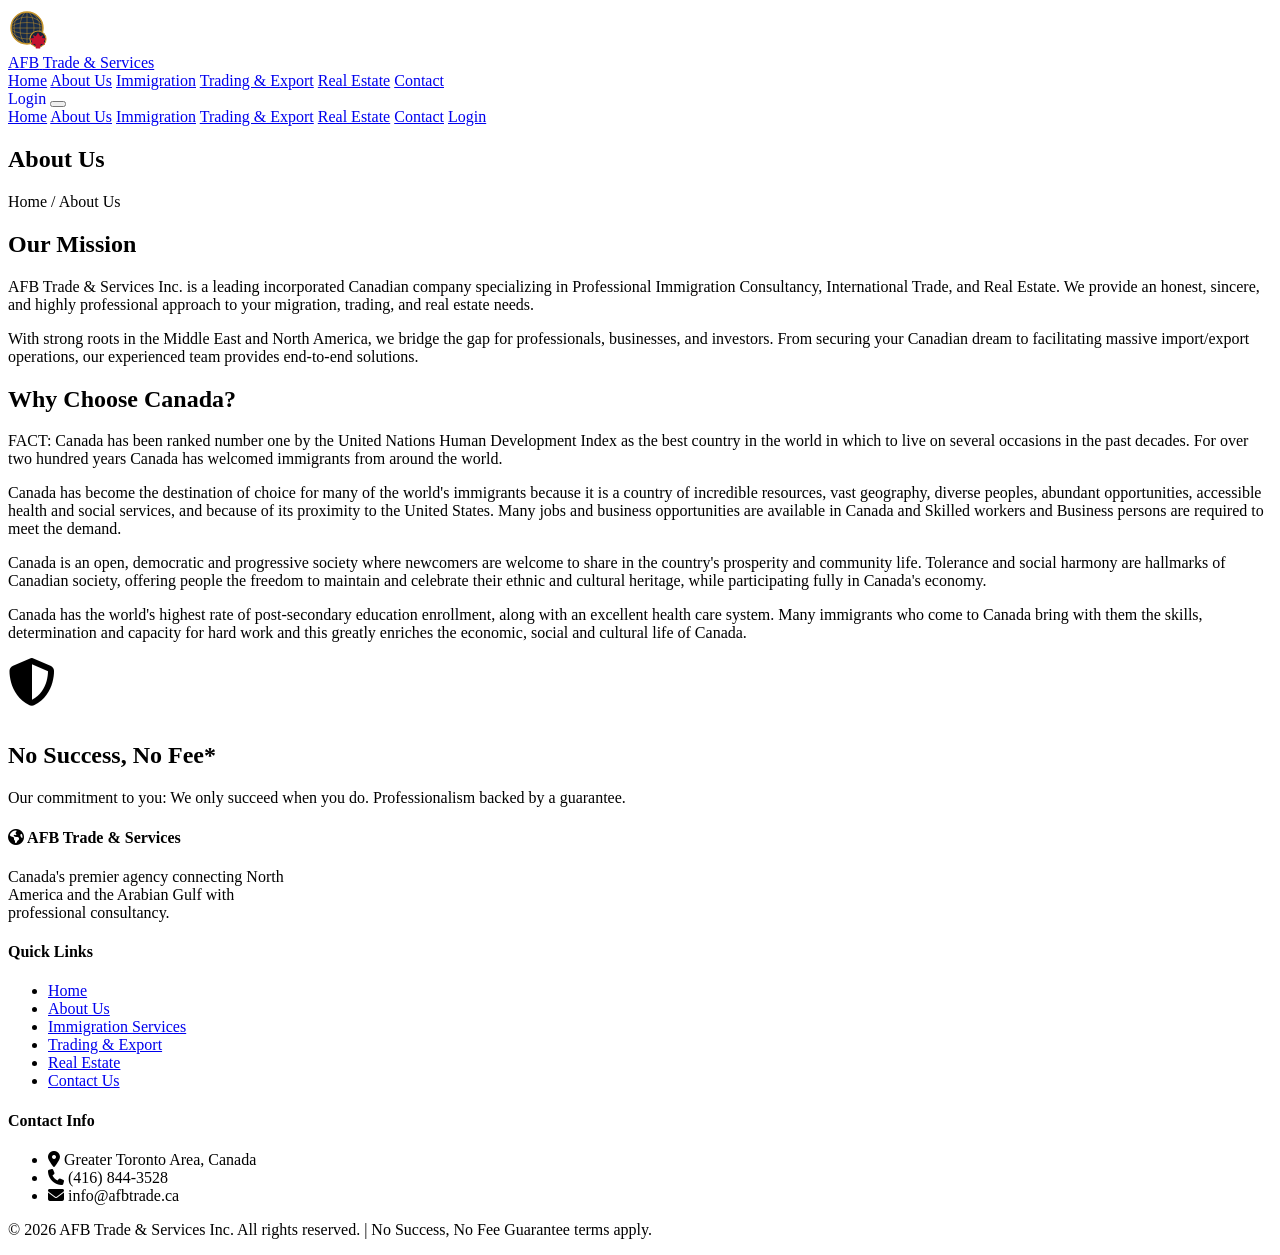
==== about.html @ 1e8bd5d7 "Add files via upload" ====
<!DOCTYPE html>
<html lang="en">

<head>
    <meta charset="UTF-8">
    <meta name="viewport" content="width=device-width, initial-scale=1.0">
    <title>About Us | AFB Trade & Services Inc.</title>
    <!-- Favicon -->
    <link rel="icon" type="image/svg+xml" href="assets/images/favicon.svg">
    <!-- Font Awesome for Icons -->
    <link rel="stylesheet" href="https://cdnjs.cloudflare.com/ajax/libs/font-awesome/6.4.0/css/all.min.css">
    <!-- Main Styles -->
    <link rel="stylesheet" href="assets/css/styles.css">
</head>

<body>


    <!-- ══════════════════════════════════════
       AFB HEADER
       ══════════════════════════════════════ -->
    <header>
        <div class="afb-header">
            <!-- LOGO -->
            <a href="index.html" class="afb-logo">
                <div class="afb-logo-icon">
                    <svg width="42" height="42" viewBox="0 0 42 42" xmlns="http://www.w3.org/2000/svg">
                        <defs>
                            <clipPath id="globeClip">
                                <circle cx="19" cy="20" r="16" />
                            </clipPath>
                        </defs>
                        <circle cx="19" cy="20" r="16" fill="#1A2E4A" />
                        <g clip-path="url(#globeClip)" fill="none" stroke="#C9962A" stroke-width="0.7" opacity="0.7">
                            <line x1="3" y1="20" x2="35" y2="20" />
                            <ellipse cx="19" cy="20" rx="16" ry="5.5" />
                            <ellipse cx="19" cy="20" rx="16" ry="11" />
                        </g>
                        <g clip-path="url(#globeClip)" fill="none" stroke="#C9962A" stroke-width="0.7" opacity="0.7">
                            <line x1="19" y1="4" x2="19" y2="36" />
                            <ellipse cx="19" cy="20" rx="7" ry="16" />
                            <ellipse cx="19" cy="20" rx="13" ry="16" />
                        </g>
                        <circle cx="19" cy="20" r="16" fill="none" stroke="#C9962A" stroke-width="1.4" />
                        <circle cx="30" cy="31" r="8" fill="#15243B" />
                        <circle cx="30" cy="31" r="8" fill="none" stroke="#C9962A" stroke-width="1.2" />
                        <g transform="translate(30,31) scale(0.155)">
                            <path
                                d="M 0,-42 L 14,-18 L 34,-26 L 26,-6 L 52,-4 L 38,14 L 44,38 L 18,30 L 14,62 L -14,62 L -18,30 L -44,38 L -38,14 L -52,-4 L -26,-6 L -34,-26 L -14,-18 Z"
                                fill="#C41230" />
                        </g>
                    </svg>
                </div>
                <div class="afb-logo-text">
                    <span class="afb-logo-monogram">AFB</span>
                    <span class="afb-logo-tagname">Trade &amp; Services</span>
                </div>
            </a>

            <!-- DESKTOP NAV -->
            <nav class="afb-nav">
                <a href="index.html">Home</a>
                <a href="about.html" class="active">About Us</a>
                <a href="immigration.html">Immigration</a>
                <a href="trading.html">Trading &amp; Export</a>
                <a href="real-estate.html">Real Estate</a>
                <a href="contact.html">Contact</a>
            </nav>

            <!-- LOGIN BUTTON -->
            <a href="login.html" class="afb-btn-login" style="text-decoration: none;">Login</a>

            <!-- HAMBURGER (mobile) -->
            <button class="afb-hamburger" aria-label="Toggle menu" onclick="toggleMobileNav()">
                <span></span><span></span><span></span>
            </button>
        </div>
        <div class="afb-header-rule"></div>
        <!-- MOBILE NAV DRAWER -->
        <nav class="afb-mobile-nav" id="mobileNav">
            <a href="index.html">Home</a>
            <a href="about.html" class="active">About Us</a>
            <a href="immigration.html">Immigration</a>
            <a href="trading.html">Trading &amp; Export</a>
            <a href="real-estate.html">Real Estate</a>
            <a href="contact.html">Contact</a>
            <a href="login.html" class="afb-mobile-login">Login</a>
        </nav>
    </header>

    <!-- Page Header -->
    <section class="page-header">
        <div class="container page-header-content animate-on-scroll">
            <h1>About Us</h1>
            <p class="breadcrumb">Home / About Us</p>
        </div>
    </section>

    <!-- About Content -->
    <section class="section section-light">
        <div class="container">
            <div class="content-block animate-on-scroll">
                <h2>Our Mission</h2>
                <p>
                    AFB Trade & Services Inc. is a leading incorporated Canadian company specializing in Professional
                    Immigration Consultancy, International Trade, and Real Estate. We provide an honest, sincere, and
                    highly professional approach to your migration, trading, and real estate needs.
                </p>
                <p>
                    With strong roots in the Middle East and North America, we bridge the gap for professionals,
                    businesses, and investors. From securing your Canadian dream to facilitating massive import/export
                    operations, our experienced team provides end-to-end solutions.
                </p>
            </div>

            <div class="content-block animate-on-scroll">
                <h2>Why Choose Canada?</h2>
                <p>
                    FACT: Canada has been ranked number one by the United Nations Human Development Index as the best
                    country in the world in which to live on several occasions in the past decades. For over two hundred
                    years Canada has welcomed immigrants from around the world.
                </p>
                <p>
                    Canada has become the destination of choice for many of the world's immigrants because it is a
                    country of incredible resources, vast geography, diverse peoples, abundant opportunities, accessible
                    health and social services, and because of its proximity to the United States. Many jobs and
                    business opportunities are available in Canada and Skilled workers and Business persons are required
                    to meet the demand.
                </p>
                <p>
                    Canada is an open, democratic and progressive society where newcomers are welcome to share in the
                    country's prosperity and community life. Tolerance and social harmony are hallmarks of Canadian
                    society, offering people the freedom to maintain and celebrate their ethnic and cultural heritage,
                    while participating fully in Canada's economy.
                </p>
                <p>
                    Canada has the world's highest rate of post-secondary education enrollment, along with an excellent
                    health care system. Many immigrants who come to Canada bring with them the skills, determination and
                    capacity for hard work and this greatly enriches the economic, social and cultural life of Canada.
                </p>
            </div>
        </div>
    </section>

    <!-- Guarantee Banner -->
    <div class="guarantee-banner animate-on-scroll">
        <div class="container">
            <i class="fa-solid fa-shield-halved"
                style="font-size: 3rem; color: var(--color-accent); margin-bottom: 1rem;"></i>
            <h2>No Success, No Fee*</h2>
            <p>Our commitment to you: We only succeed when you do. Professionalism backed by a guarantee.</p>
        </div>
    </div>

    <!-- Footer -->
    <footer class="footer">
        <div class="container">
            <div class="footer-grid">
                <div class="footer-col" style="max-width: 300px;">
                    <h4><i class="fa-solid fa-earth-americas" style="color: var(--color-accent);"></i> AFB Trade &
                        Services</h4>
                    <p>Canada's premier agency connecting North America and the Arabian Gulf with professional
                        consultancy.</p>
                </div>

                <div class="footer-col">
                    <h4>Quick Links</h4>
                    <ul class="footer-links">
                        <li><a href="index.html">Home</a></li>
                        <li><a href="about.html">About Us</a></li>
                        <li><a href="immigration.html">Immigration Services</a></li>
                        <li><a href="trading.html">Trading & Export</a></li>
                        <li><a href="real-estate.html">Real Estate</a></li>
                        <li><a href="contact.html">Contact Us</a></li>
                    </ul>
                </div>

                <div class="footer-col">
                    <h4>Contact Info</h4>
                    <ul class="footer-contact">
                        <li>
                            <i class="fa-solid fa-location-dot"></i>
                            <span>Greater Toronto Area, Canada</span>
                        </li>
                        <li>
                            <i class="fa-solid fa-phone"></i>
                            <span>(416) 844-3528</span>
                        </li>
                        <li>
                            <i class="fa-solid fa-envelope"></i>
                            <span>info@afbtrade.ca</span>
                        </li>
                    </ul>
                </div>
            </div>

            <div class="footer-bottom">
                <p>&copy; 2026 AFB Trade & Services Inc. All rights reserved. | No Success, No Fee Guarantee terms
                    apply.</p>
            </div>
        </div>
    </footer>

    <!-- Main Script -->
    <script src="assets/js/main.js"></script>
</body>

</html>
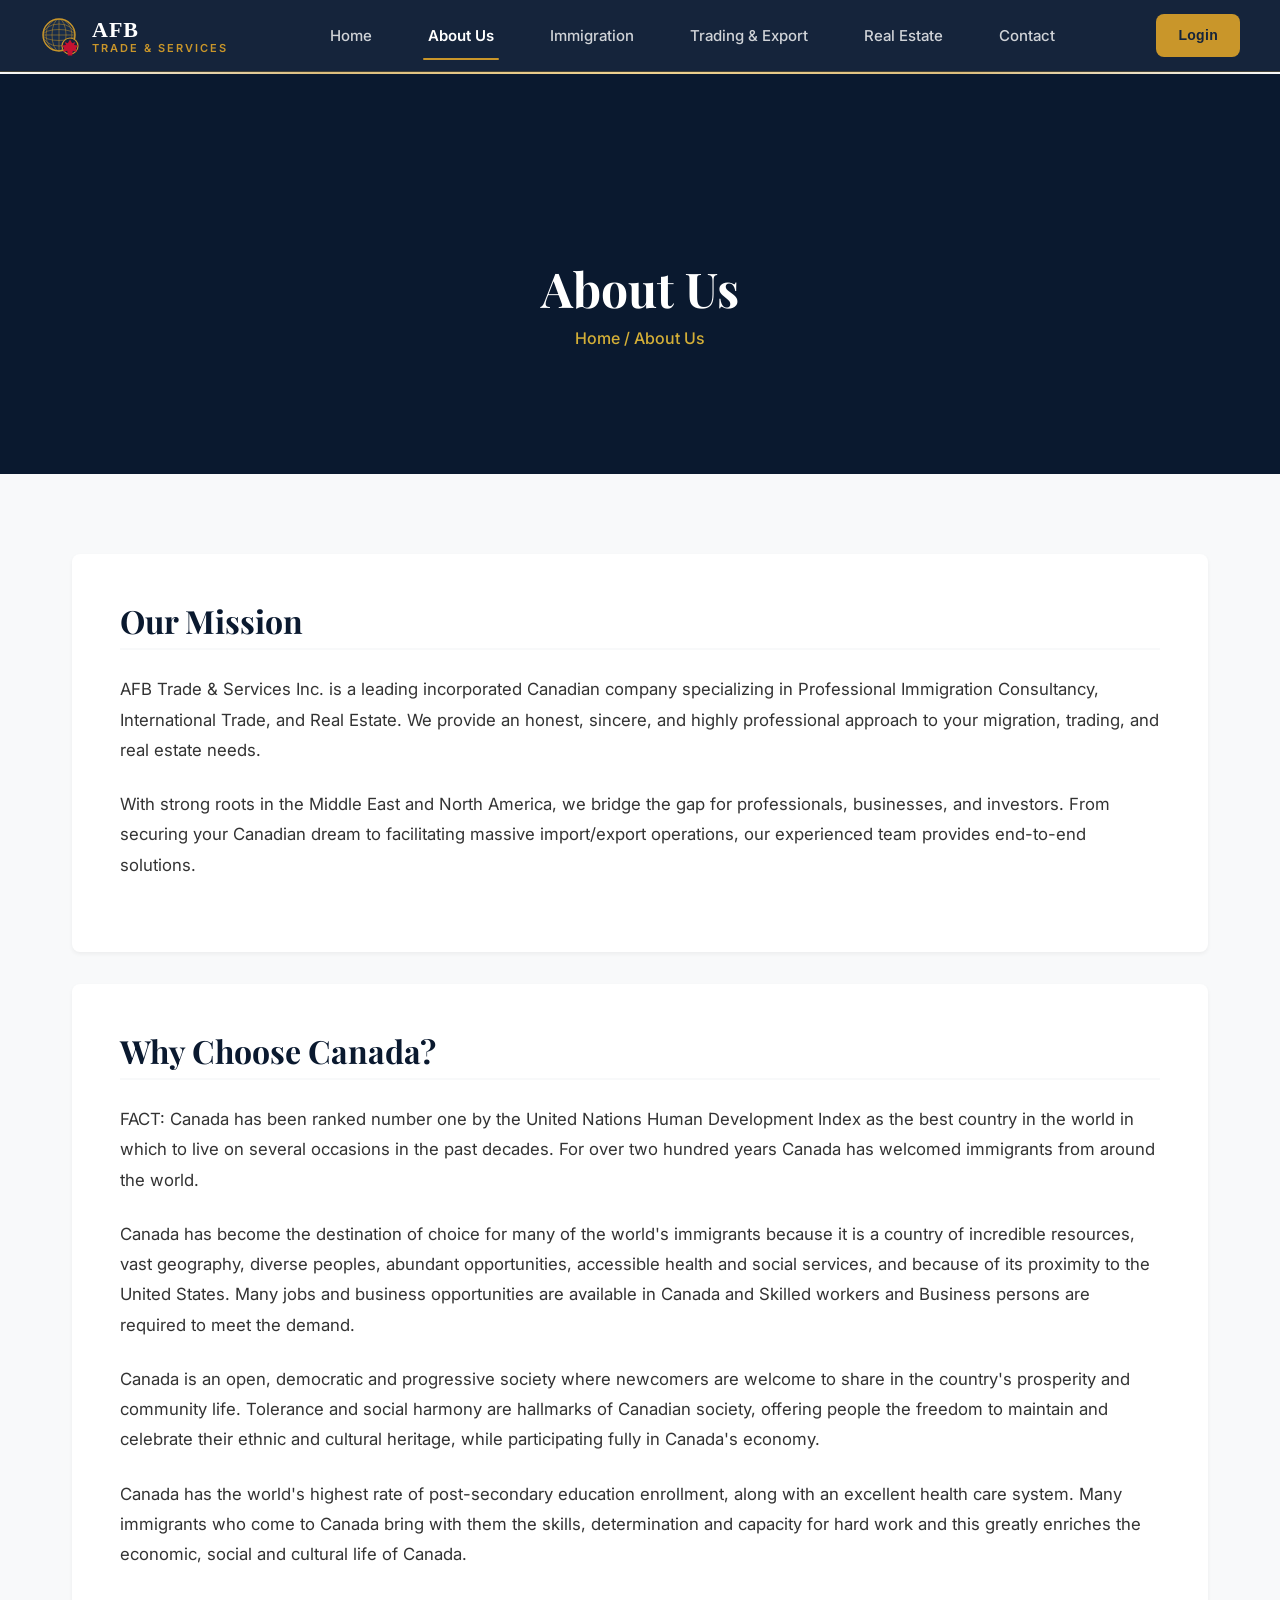
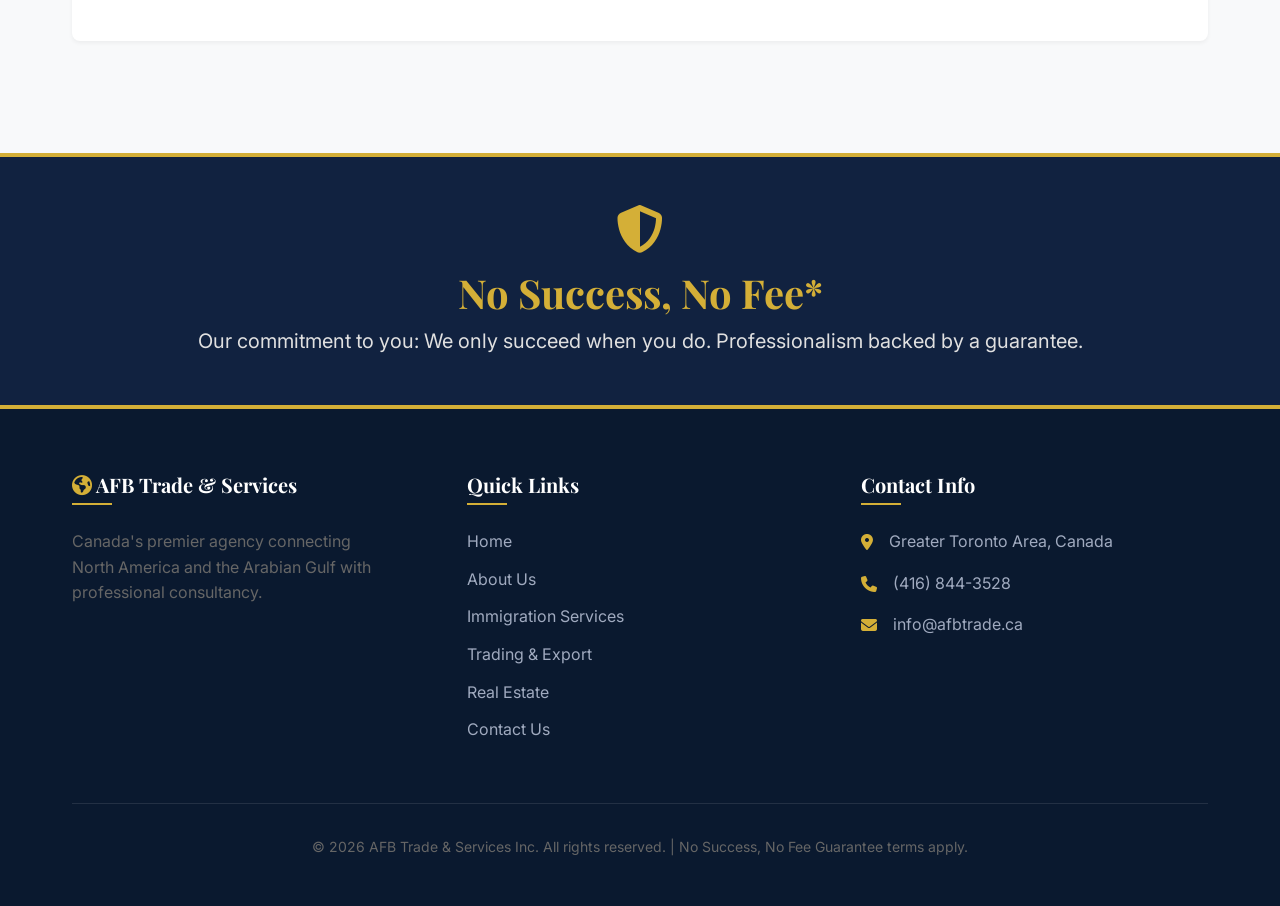
==== commit a50fde9e: "Update about.html" ====
--- a/about.html
+++ b/about.html
@@ -4,7 +4,7 @@
 <head>
     <meta charset="UTF-8">
     <meta name="viewport" content="width=device-width, initial-scale=1.0">
-    <title>About Us | AFB Trade & Services Inc.</title>
+    <title>About Us | AFB1 Trade & Services Inc.</title>
     <!-- Favicon -->
     <link rel="icon" type="image/svg+xml" href="assets/images/favicon.svg">
     <!-- Font Awesome for Icons -->
@@ -205,4 +205,4 @@
     <script src="assets/js/main.js"></script>
 </body>
 
-</html>+</html>
--- a/assets/css/styles.css
+++ b/assets/css/styles.css
@@ -0,0 +1,1003 @@
+/* 
+ * AFB Trade & Services Inc.
+ * Global Styles
+ */
+
+@import url('https://fonts.googleapis.com/css2?family=Inter:wght@300;400;500;600;700&family=Playfair+Display:ital,wght@0,500;0,600;0,700;0,800;1,500;1,600;1,700&display=swap');
+
+:root {
+  /* Color Palette */
+  --color-primary: #0a192f; /* Deep Navy Blue */
+  --color-primary-light: #112240; 
+  --color-accent: #d4af37; /* Metallic Gold */
+  --color-accent-hover: #f1c40f; 
+  --color-white: #ffffff;
+  --color-bg-light: #f8f9fa;
+  --color-text: #333333;
+  --color-text-light: #666666;
+  --color-border: #e0e0e0;
+  
+  /* Typography */
+  --font-primary: 'Inter', sans-serif;
+  --font-heading: 'Playfair Display', serif;
+  
+  /* Transitions */
+  --transition-fast: 0.2s ease-in-out;
+  --transition-normal: 0.3s ease-in-out;
+  --transition-slow: 0.5s ease-in-out;
+  
+  /* Layout */
+  --container-width: 1200px;
+  --header-height: 80px;
+  
+  /* Shadows */
+  --shadow-sm: 0 2px 4px rgba(0,0,0,0.05);
+  --shadow-md: 0 4px 12px rgba(0,0,0,0.1);
+  --shadow-lg: 0 10px 24px rgba(0,0,0,0.15);
+}
+
+/* =========================================
+   Reset & Base Styles
+========================================= */
+* {
+  margin: 0;
+  padding: 0;
+  box-sizing: border-box;
+}
+
+html {
+  scroll-behavior: smooth;
+  font-size: 16px;
+}
+
+body {
+  font-family: var(--font-primary);
+  color: var(--color-text);
+  background-color: var(--color-bg-light);
+  line-height: 1.6;
+  overflow-x: hidden;
+  -webkit-font-smoothing: antialiased;
+  opacity: 0;
+  transform: translateY(15px);
+  transition: opacity 0.4s ease-out, transform 0.4s ease-out;
+}
+
+body.loaded {
+  opacity: 1;
+  transform: translateY(0);
+}
+
+body.fade-out {
+  opacity: 0;
+  transform: translateY(-15px);
+}
+
+a {
+  text-decoration: none;
+  color: inherit;
+  transition: color var(--transition-normal);
+}
+
+ul {
+  list-style: none;
+}
+
+img {
+  max-width: 100%;
+  height: auto;
+  display: block;
+}
+
+.container {
+  width: 100%;
+  max-width: var(--container-width);
+  margin: 0 auto;
+  padding: 0 2rem;
+}
+
+/* =========================================
+   Typography
+========================================= */
+h1, h2, h3, h4, h5, h6 {
+  font-family: var(--font-heading);
+  color: var(--color-primary);
+  font-weight: 700;
+  line-height: 1.2;
+  margin-bottom: 1rem;
+}
+
+h1 { font-size: 3rem; }
+h2 { font-size: 2.5rem; }
+h3 { font-size: 1.75rem; }
+
+p {
+  margin-bottom: 1rem;
+  color: var(--color-text-light);
+}
+
+.section-title {
+  text-align: center;
+  margin-bottom: 3rem;
+  position: relative;
+  padding-bottom: 1rem;
+}
+
+.section-title::after {
+  content: '';
+  position: absolute;
+  bottom: 0;
+  left: 50%;
+  transform: translateX(-50%);
+  width: 60px;
+  height: 3px;
+  background-color: var(--color-accent);
+}
+
+/* =========================================
+   Buttons
+========================================= */
+.btn {
+  display: inline-block;
+  padding: 0.8rem 2rem;
+  border-radius: 4px;
+  font-weight: 600;
+  text-align: center;
+  cursor: pointer;
+  transition: all var(--transition-normal);
+  border: none;
+  outline: none;
+  position: relative;
+  overflow: hidden;
+}
+
+.btn::after, .afb-btn-login::after {
+  content: '';
+  position: absolute;
+  top: 0;
+  left: -100%;
+  width: 50%;
+  height: 100%;
+  background: linear-gradient(to right, rgba(255,255,255,0) 0%, rgba(255,255,255,0.35) 50%, rgba(255,255,255,0) 100%);
+  transform: skewX(-25deg);
+  animation: shineSweep 4s infinite 1s;
+  z-index: 1;
+  pointer-events: none;
+}
+
+@keyframes shineSweep {
+  0% { left: -100%; }
+  20% { left: 200%; }
+  100% { left: 200%; }
+}
+
+.btn-primary {
+  background-color: var(--color-primary);
+  color: var(--color-white);
+  border: 2px solid var(--color-primary);
+}
+
+.btn-primary:hover {
+  background-color: transparent;
+  color: var(--color-primary);
+}
+
+.btn-accent {
+  background-color: var(--color-accent);
+  color: var(--color-primary);
+  border: 2px solid var(--color-accent);
+}
+
+.btn-accent:hover {
+  background-color: transparent;
+  color: var(--color-accent);
+}
+
+.btn-outline {
+  background-color: transparent;
+  color: var(--color-white);
+  border: 2px solid var(--color-white);
+}
+
+.btn-outline:hover {
+  background-color: var(--color-white);
+  color: var(--color-primary);
+}
+
+/* =========================================
+   Header & Navigation
+========================================= */
+.header {
+  position: fixed;
+  top: 0;
+  left: 0;
+  width: 100%;
+  height: var(--header-height);
+  background-color: var(--color-white);
+  box-shadow: var(--shadow-sm);
+  z-index: 1000;
+  transition: all var(--transition-normal);
+}
+
+.header.scrolled {
+  height: 70px;
+  background-color: rgba(255, 255, 255, 0.95);
+  backdrop-filter: blur(10px);
+  box-shadow: var(--shadow-md);
+}
+
+.nav-container {
+  display: flex;
+  justify-content: space-between;
+  align-items: center;
+  height: 100%;
+}
+
+.logo {
+  font-size: 1.5rem;
+  font-weight: 700;
+  color: var(--color-primary);
+  display: flex;
+  align-items: center;
+  gap: 0.5rem;
+}
+
+.logo span {
+  color: var(--color-accent);
+}
+
+.logo img {
+  max-height: 50px;
+}
+
+.nav-list {
+  display: flex;
+  gap: 2rem;
+}
+
+.nav-link {
+  font-weight: 500;
+  color: var(--color-primary);
+  position: relative;
+  padding: 0.5rem 0;
+}
+
+.nav-link::after {
+  content: '';
+  position: absolute;
+  bottom: 0;
+  left: 0;
+  width: 0;
+  height: 2px;
+  background-color: var(--color-accent);
+  transition: width var(--transition-normal);
+}
+
+.nav-link:hover::after,
+.nav-link.active::after {
+  width: 100%;
+}
+
+.mobile-toggle {
+  display: none;
+  font-size: 1.5rem;
+  color: var(--color-primary);
+  cursor: pointer;
+  background: none;
+  border: none;
+}
+
+/* =========================================
+   Hero Section
+========================================= */
+.hero {
+  height: 100vh;
+  min-height: 600px;
+  background: linear-gradient(rgba(10, 25, 47, 0.8), rgba(10, 25, 47, 0.8)), url('../images/hero-bg.jpg') center/cover no-repeat;
+  display: flex;
+  align-items: center;
+  position: relative;
+  padding-top: var(--header-height);
+  color: var(--color-white);
+}
+
+.hero-content {
+  max-width: 800px;
+  animation: fadeUp 1s ease-out;
+}
+
+.hero-subtitle {
+  color: var(--color-accent);
+  font-weight: 600;
+  letter-spacing: 2px;
+  text-transform: uppercase;
+  margin-bottom: 1rem;
+  display: block;
+}
+
+.hero h1 {
+  color: var(--color-white);
+  font-size: 3.5rem;
+  margin-bottom: 1.5rem;
+}
+
+.hero p {
+  color: #e0e0e0;
+  font-size: 1.125rem;
+  margin-bottom: 2rem;
+  max-width: 600px;
+}
+
+.hero-actions {
+  display: flex;
+  gap: 1rem;
+}
+
+.hero-container {
+  display: flex;
+  align-items: center;
+  justify-content: space-between;
+  gap: 4rem;
+}
+
+@media (max-width: 992px) {
+  .hero-container {
+    flex-direction: column;
+    text-align: center;
+    justify-content: center;
+  }
+  .hero-actions {
+    justify-content: center;
+  }
+  .hero-visual {
+    margin-top: 2rem;
+    transform: scale(0.8);
+  }
+}
+
+.hero-visual {
+  flex-shrink: 0;
+  perspective: 1000px;
+  animation: floatUpDown 6s ease-in-out infinite;
+  display: flex;
+  justify-content: center;
+  align-items: center;
+}
+
+.logo-3d-wrapper {
+  position: relative;
+  width: 350px;
+  height: 350px;
+  transform-style: preserve-3d;
+}
+
+.logo-3d-glow {
+  position: absolute;
+  top: 50%;
+  left: 50%;
+  transform: translate(-50%, -50%);
+  width: 250px;
+  height: 250px;
+  background: radial-gradient(circle, rgba(212, 175, 55, 0.4) 0%, transparent 70%);
+  filter: blur(20px);
+  z-index: 0;
+}
+
+.logo-3d-svg {
+  position: absolute;
+  top: 0;
+  left: 0;
+  width: 100%;
+  height: 100%;
+  overflow: visible;
+  transform-style: preserve-3d;
+}
+
+.layer {
+  transform-origin: center;
+  transition: transform 0.1s ease-out;
+}
+
+.hero-visual:hover .layer-base { transform: translateZ(10px); }
+.hero-visual:hover .layer-grid { transform: translateZ(30px); }
+.hero-visual:hover .layer-ring { transform: translateZ(50px); }
+.hero-visual:hover .layer-leaf { transform: translateZ(80px) scale(1.1); filter: drop-shadow(0 10px 10px rgba(0,0,0,0.5)); }
+
+@keyframes floatUpDown {
+  0% { transform: translateY(0px); }
+  50% { transform: translateY(-15px); }
+  100% { transform: translateY(0px); }
+}
+
+/* =========================================
+   Sections (General)
+========================================= */
+.section {
+  padding: 5rem 0;
+}
+
+.section-light {
+  background-color: var(--color-bg-light);
+}
+
+.section-white {
+  background-color: var(--color-white);
+}
+
+.section-dark {
+  background-color: var(--color-primary);
+  color: var(--color-white);
+}
+
+.section-dark h2,
+.section-dark h3,
+.section-dark p {
+  color: var(--color-white);
+}
+
+.section-dark .section-title::after {
+  background-color: var(--color-accent);
+}
+
+/* =========================================
+   Services Cards
+========================================= */
+.services-grid {
+  display: grid;
+  grid-template-columns: repeat(auto-fit, minmax(300px, 1fr));
+  gap: 2rem;
+  margin-top: 3rem;
+}
+
+.service-card {
+  background-color: var(--color-white);
+  border-radius: 8px;
+  padding: 2.5rem 2rem;
+  box-shadow: var(--shadow-sm);
+  transition: all var(--transition-normal);
+  text-align: center;
+  border-bottom: 3px solid transparent;
+  height: 100%;
+}
+
+.service-card:hover {
+  transform: translateY(-10px);
+  box-shadow: var(--shadow-lg);
+  border-bottom-color: var(--color-accent);
+}
+
+.service-icon {
+  font-size: 3rem;
+  color: var(--color-accent);
+  margin-bottom: 1.5rem;
+}
+
+.service-card h3 {
+  font-size: 1.5rem;
+  margin-bottom: 1rem;
+}
+
+/* =========================================
+   Guarantee Banner
+========================================= */
+.guarantee-banner {
+  background-color: var(--color-primary-light);
+  color: var(--color-white);
+  padding: 3rem 0;
+  text-align: center;
+  border-top: 4px solid var(--color-accent);
+  border-bottom: 4px solid var(--color-accent);
+}
+
+.guarantee-banner h2 {
+  color: var(--color-accent);
+  font-size: 2.5rem;
+  margin-bottom: 0.5rem;
+}
+
+.guarantee-banner p {
+  color: #e0e0e0;
+  font-size: 1.25rem;
+  margin: 0;
+}
+
+/* =========================================
+   Footer
+========================================= */
+.footer {
+  background-color: var(--color-primary);
+  color: var(--color-text-light);
+  padding: 4rem 0 2rem;
+}
+
+.footer-grid {
+  display: grid;
+  grid-template-columns: repeat(auto-fit, minmax(250px, 1fr));
+  gap: 3rem;
+  margin-bottom: 3rem;
+}
+
+.footer-col h4 {
+  color: var(--color-white);
+  font-size: 1.25rem;
+  margin-bottom: 1.5rem;
+  position: relative;
+  padding-bottom: 0.5rem;
+}
+
+.footer-col h4::after {
+  content: '';
+  position: absolute;
+  bottom: 0;
+  left: 0;
+  width: 40px;
+  height: 2px;
+  background-color: var(--color-accent);
+}
+
+.footer-links li {
+  margin-bottom: 0.75rem;
+}
+
+.footer-links a {
+  color: #a0aabf;
+}
+
+.footer-links a:hover {
+  color: var(--color-accent);
+  padding-left: 5px;
+}
+
+.footer-contact li {
+  margin-bottom: 1rem;
+  display: flex;
+  gap: 1rem;
+  color: #a0aabf;
+}
+
+.footer-contact i {
+  color: var(--color-accent);
+  margin-top: 5px;
+}
+
+.footer-bottom {
+  border-top: 1px solid rgba(255,255,255,0.1);
+  padding-top: 2rem;
+  text-align: center;
+  color: #a0aabf;
+  font-size: 0.875rem;
+}
+
+/* =========================================
+   Page Header (For inner pages)
+========================================= */
+.page-header {
+  height: 400px;
+  background-color: var(--color-primary);
+  display: flex;
+  align-items: center;
+  justify-content: center;
+  text-align: center;
+  padding-top: var(--header-height);
+  position: relative;
+}
+
+.page-header::before {
+  content: '';
+  position: absolute;
+  top: 0; left: 0; right: 0; bottom: 0;
+  background: linear-gradient(rgba(10, 25, 47, 0.9), rgba(10, 25, 47, 0.9)), url('../images/page-header-bg.jpg') center/cover;
+  opacity: 0.3;
+}
+
+.page-header-content {
+  position: relative;
+  z-index: 1;
+}
+
+.page-header h1 {
+  color: var(--color-white);
+  margin-bottom: 0.5rem;
+  font-size: 3rem;
+}
+
+.breadcrumb {
+  color: var(--color-accent);
+  font-weight: 500;
+}
+
+/* =========================================
+   Content Styles (Inner pages)
+========================================= */
+.content-block {
+  background: var(--color-white);
+  padding: 3rem;
+  border-radius: 8px;
+  box-shadow: var(--shadow-sm);
+  margin-bottom: 2rem;
+}
+
+.content-block h2 {
+  color: var(--color-primary);
+  font-size: 2rem;
+  margin-bottom: 1.5rem;
+  border-bottom: 2px solid var(--color-bg-light);
+  padding-bottom: 0.5rem;
+}
+
+.content-block p {
+  font-size: 1.05rem;
+  margin-bottom: 1.5rem;
+  color: var(--color-text);
+  line-height: 1.8;
+}
+
+.content-block ul {
+  list-style: disc;
+  margin-left: 2rem;
+  margin-bottom: 1.5rem;
+  color: var(--color-text);
+}
+
+.content-block ul li {
+  margin-bottom: 0.5rem;
+}
+
+/* =========================================
+   Glassmorphism General Utilities
+========================================= */
+.glass-section {
+    position: relative;
+    background: linear-gradient(135deg, var(--color-primary) 0%, #1a365d 100%);
+    overflow: hidden;
+    color: var(--color-white);
+}
+
+.glass-section h2, .glass-section p {
+    color: var(--color-white) !important;
+}
+
+.glass-shape-1 {
+    position: absolute;
+    width: 600px;
+    height: 600px;
+    background: radial-gradient(circle, rgba(212, 175, 55, 0.15) 0%, transparent 60%);
+    border-radius: 50%;
+    top: -150px;
+    left: -150px;
+    z-index: 0;
+    animation: floatOrb 15s ease-in-out infinite alternate;
+}
+
+.glass-shape-2 {
+    position: absolute;
+    width: 500px;
+    height: 500px;
+    background: radial-gradient(circle, rgba(255, 255, 255, 0.05) 0%, transparent 60%);
+    border-radius: 50%;
+    bottom: -150px;
+    right: -150px;
+    z-index: 0;
+    animation: floatOrb 12s ease-in-out infinite alternate-reverse;
+}
+
+@keyframes floatOrb {
+    0% {
+        transform: translate(0, 0) scale(1);
+    }
+    33% {
+        transform: translate(30px, -50px) scale(1.1);
+    }
+    66% {
+        transform: translate(-20px, 20px) scale(0.9);
+    }
+    100% {
+        transform: translate(0, 0) scale(1);
+    }
+}
+
+.glass-card {
+    position: relative;
+    z-index: 1;
+    background: rgba(255, 255, 255, 0.05);
+    backdrop-filter: blur(15px);
+    -webkit-backdrop-filter: blur(15px);
+    border: 1px solid rgba(255, 255, 255, 0.1);
+    box-shadow: 0 8px 32px 0 rgba(0, 0, 0, 0.3);
+    border-radius: 16px;
+    padding: 3rem 2rem;
+    transition: all var(--transition-normal);
+    color: var(--color-white);
+    height: 100%;
+}
+
+.glass-card:hover {
+    transform: translateY(-10px);
+    background: rgba(255, 255, 255, 0.08);
+    box-shadow: 0 15px 40px 0 rgba(0, 0, 0, 0.4);
+    border-color: var(--color-accent);
+}
+
+.glass-card h3, .glass-card h2 {
+    color: var(--color-white) !important;
+    margin-bottom: 1.5rem;
+}
+
+.glass-card p {
+    color: #e2e8f0 !important;
+}
+
+.glass-card a.btn-outline {
+    color: var(--color-white) !important;
+    border-color: var(--color-white) !important;
+}
+
+.glass-card a.btn-outline:hover {
+    background-color: var(--color-white) !important;
+    color: var(--color-primary) !important;
+}
+
+.glass-card.text-center {
+    text-align: center;
+}
+
+/* =========================================
+   Animations
+========================================= */
+@keyframes fadeUp {
+  from {
+    opacity: 0;
+    transform: translateY(30px);
+  }
+  to {
+    opacity: 1;
+    transform: translateY(0);
+  }
+}
+
+.animate-on-scroll {
+  opacity: 0;
+  transform: translateY(30px);
+  transition: all 0.8s ease-out;
+}
+
+.animate-on-scroll.visible {
+  opacity: 1;
+  transform: translateY(0);
+}
+
+/* =========================================
+   Responsive Media Queries
+========================================= */
+@media (max-width: 992px) {
+  h1 { font-size: 2.5rem; }
+  .hero h1 { font-size: 3rem; }
+  
+  .nav-list {
+    display: none; /* Hide on mobile initially */
+  }
+  
+  .mobile-toggle {
+    display: block;
+  }
+  
+  /* Mobile Menu Active State */
+  .nav-list.active {
+    display: flex;
+    flex-direction: column;
+    position: absolute;
+    top: var(--header-height);
+    left: 0;
+    width: 100%;
+    background-color: var(--color-white);
+    padding: 2rem;
+    box-shadow: var(--shadow-md);
+    border-top: 1px solid var(--color-border);
+  }
+}
+
+@media (max-width: 768px) {
+  h1 { font-size: 2rem; }
+  h2 { font-size: 1.75rem; }
+  .hero h1 { font-size: 2.5rem; }
+  
+  .section { padding: 3rem 0; }
+  .content-block { padding: 2rem 1.5rem; }
+  
+  .services-grid {
+    grid-template-columns: 1fr;
+  }
+}
+/* ══════════════════════════════════════
+   CUSTOM AFB HEADER STYLES
+   ══════════════════════════════════════ */
+.afb-header {
+  background: #15243B;
+  border-bottom: 1px solid rgba(201, 150, 42, 0.25);
+  padding: 0 40px;
+  height: 72px;
+  display: flex;
+  align-items: center;
+  justify-content: space-between;
+  gap: 24px;
+  position: sticky;
+  top: 0;
+  z-index: 1000;
+}
+
+.afb-logo {
+  display: flex;
+  align-items: center;
+  gap: 10px;
+  text-decoration: none;
+  flex-shrink: 0;
+}
+
+.afb-logo-icon {
+  width: 42px;
+  height: 42px;
+  flex-shrink: 0;
+}
+
+.afb-logo-text {
+  display: flex;
+  flex-direction: column;
+  line-height: 1.15;
+}
+
+.afb-logo-monogram {
+  font-family: Georgia, 'Times New Roman', serif;
+  font-size: 22px;
+  font-weight: 700;
+  color: #ffffff;
+  letter-spacing: 1px;
+}
+
+.afb-logo-tagname {
+  font-size: 11px;
+  font-weight: 600;
+  letter-spacing: 2px;
+  color: #C9962A;
+  text-transform: uppercase;
+}
+
+.afb-nav {
+  display: flex;
+  align-items: center;
+  gap: 20px;
+  flex: 1;
+  justify-content: center;
+}
+
+.afb-nav a {
+  text-decoration: none;
+  font-size: 15px;
+  font-weight: 500;
+  color: rgba(255, 255, 255, 0.8);
+  padding: 8px 18px;
+  border-radius: 4px;
+  position: relative;
+  white-space: nowrap;
+  transition: color 0.2s ease;
+}
+
+.afb-nav a:hover {
+  color: #C9962A;
+}
+
+.afb-nav a.active {
+  color: #ffffff;
+  font-weight: 600;
+}
+
+.afb-nav a.active::after {
+  content: '';
+  position: absolute;
+  bottom: -4px;
+  left: 13px;
+  right: 13px;
+  height: 2px;
+  background: #C9962A;
+  border-radius: 1px;
+}
+
+.afb-btn-login {
+  background: #C9962A;
+  color: #15243B;
+  font-family: 'Helvetica Neue', Helvetica, Arial, sans-serif;
+  font-size: 14px;
+  font-weight: 700;
+  padding: 10px 22px;
+  border-radius: 8px;
+  border: none;
+  cursor: pointer;
+  white-space: nowrap;
+  flex-shrink: 0;
+  letter-spacing: 0.3px;
+  transition: background 0.2s ease;
+  position: relative;
+  overflow: hidden;
+}
+
+.afb-btn-login:hover {
+  background: #e8b84b;
+}
+
+.afb-header-rule {
+  height: 2px;
+  background: linear-gradient(
+    90deg,
+    transparent 0%,
+    #C9962A 25%,
+    #e8b84b 50%,
+    #C9962A 75%,
+    transparent 100%
+  );
+  opacity: 0.6;
+}
+
+.afb-hamburger {
+  display: none;
+  flex-direction: column;
+  gap: 5px;
+  cursor: pointer;
+  padding: 4px;
+  background: none;
+  border: none;
+}
+
+.afb-hamburger span {
+  display: block;
+  width: 22px;
+  height: 2px;
+  background: #ffffff;
+  border-radius: 1px;
+  transition: background 0.2s;
+}
+
+.afb-hamburger:hover span { background: #C9962A; }
+
+.afb-mobile-nav {
+  display: none;
+  flex-direction: column;
+  background: #15243B;
+  border-top: 1px solid rgba(201,150,42,0.2);
+  padding: 12px 0 16px;
+}
+
+.afb-mobile-nav a {
+  text-decoration: none;
+  font-size: 14px;
+  font-weight: 500;
+  color: rgba(255,255,255,0.85);
+  padding: 11px 40px;
+  border-left: 3px solid transparent;
+  transition: color 0.2s, border-color 0.2s;
+}
+
+.afb-mobile-nav a:hover,
+.afb-mobile-nav a.active {
+  color: #C9962A;
+  border-left-color: #C9962A;
+}
+
+.afb-mobile-nav .afb-mobile-login {
+  margin: 12px 40px 0;
+  background: #C9962A;
+  color: #15243B;
+  font-weight: 700;
+  padding: 10px 22px;
+  border-radius: 8px;
+  border: none;
+  cursor: pointer;
+  font-size: 14px;
+  text-align: center;
+  display: block;
+  text-decoration: none;
+}
+
+@media (max-width: 768px) {
+  .afb-nav,
+  .afb-btn-login { display: none; }
+  .afb-hamburger { display: flex; }
+  .afb-mobile-nav.open { display: flex; }
+}
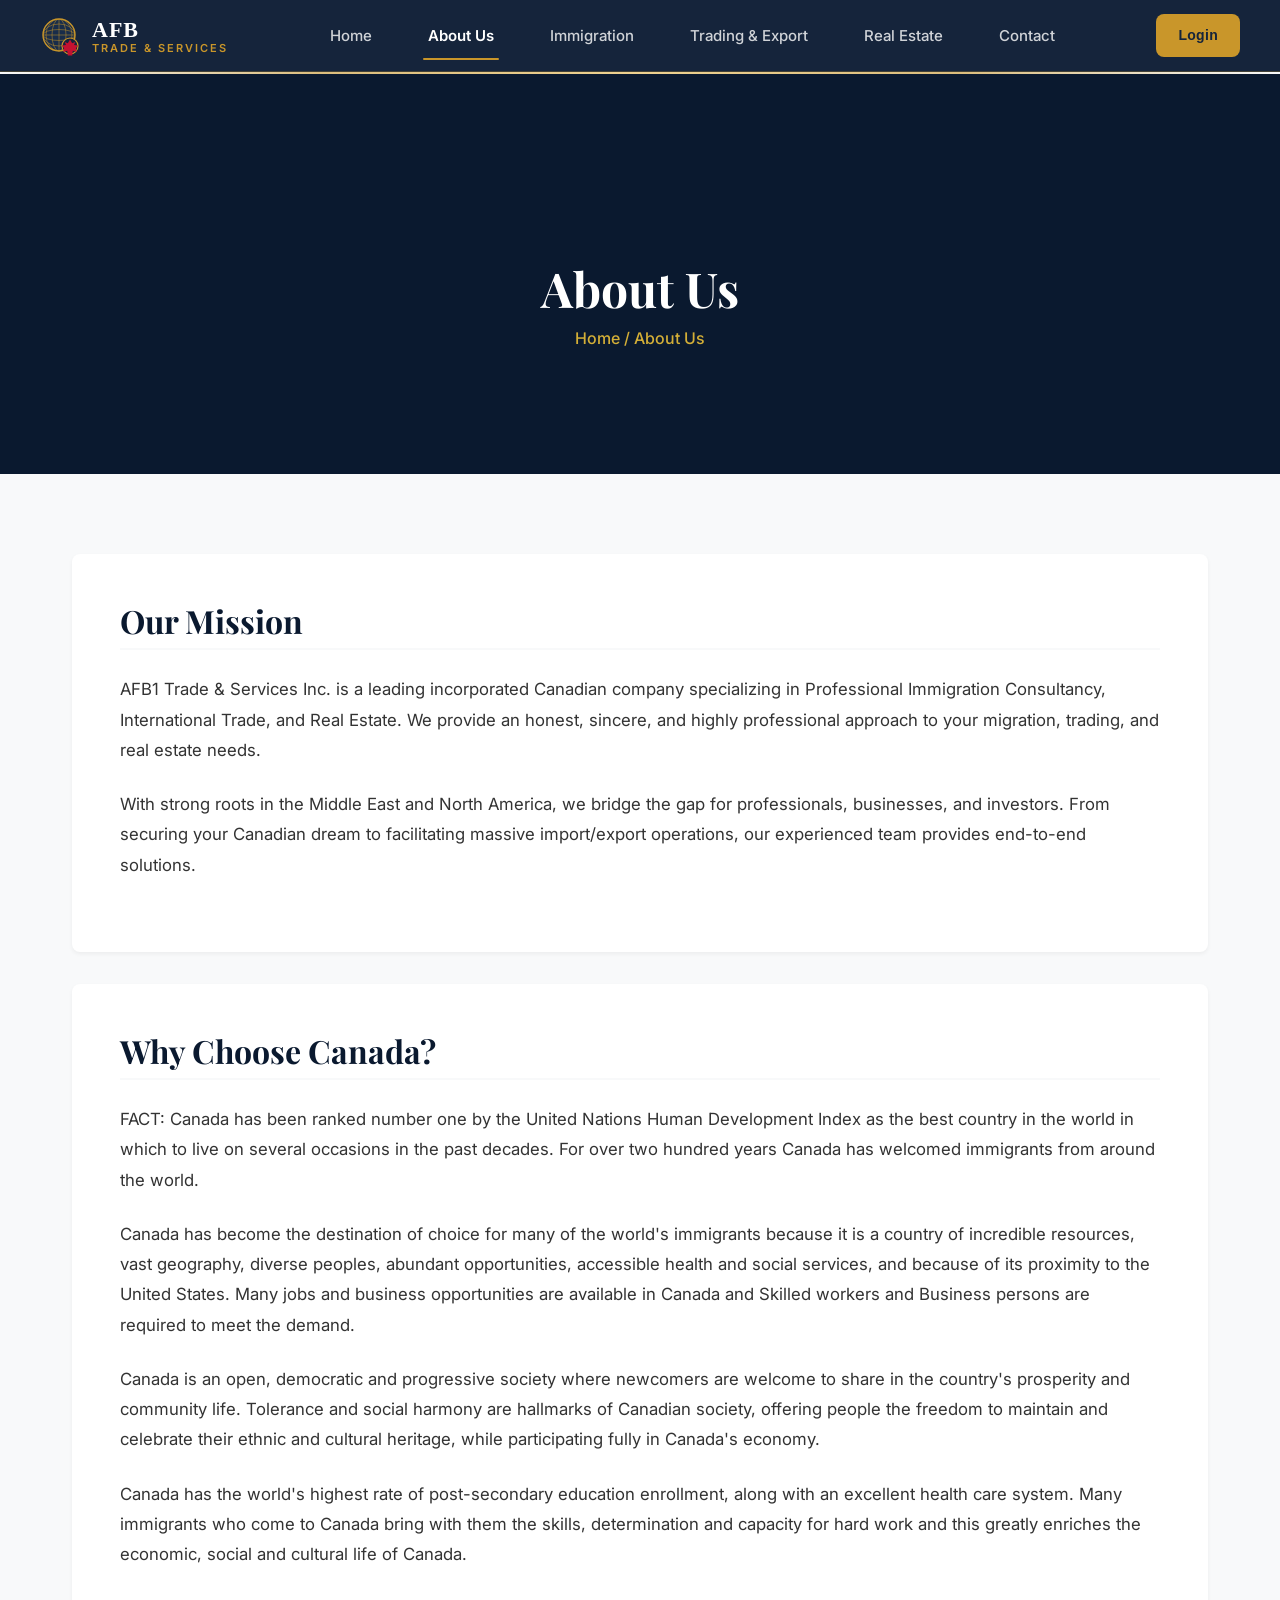
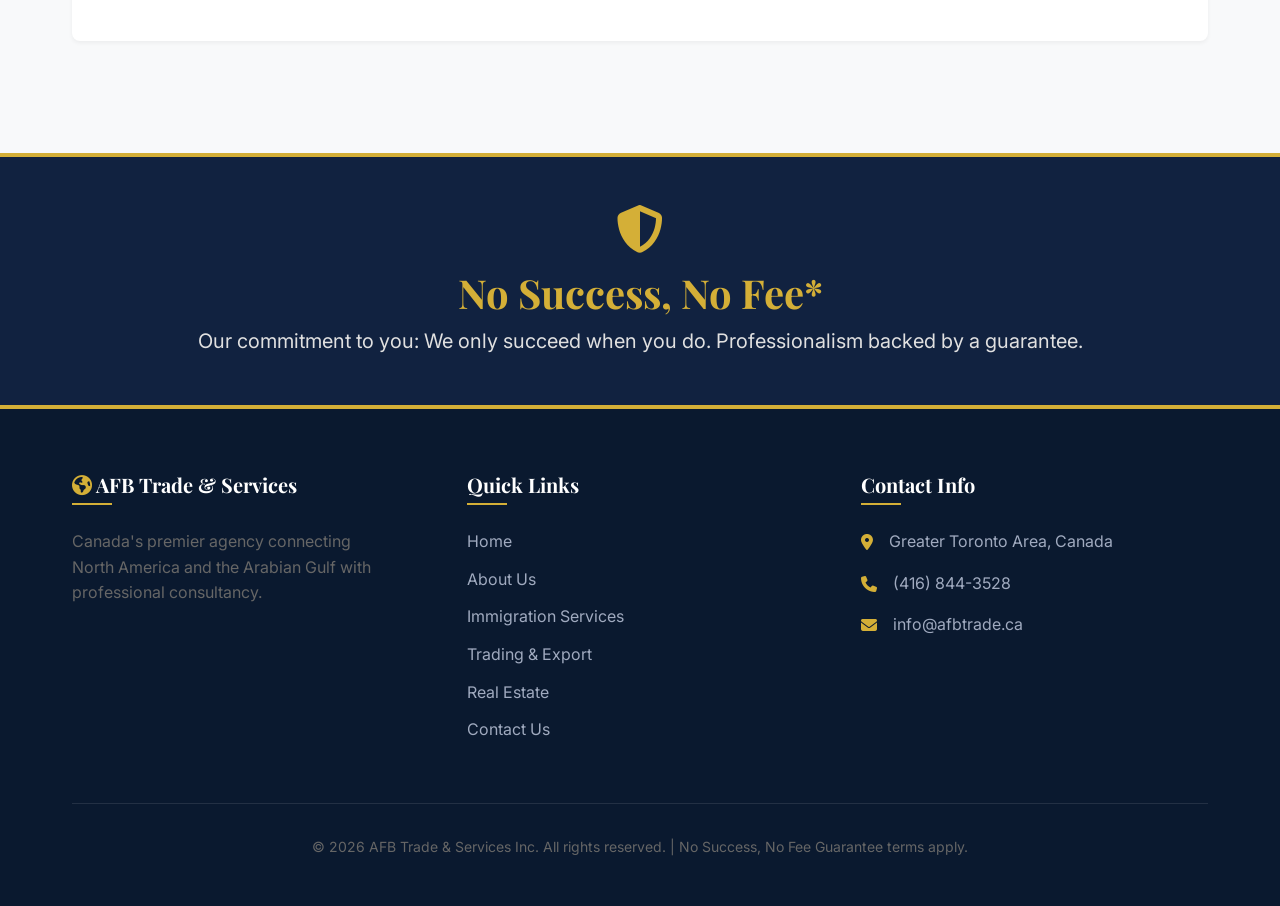
==== commit f39ccce8: "Update about.html" ====
--- a/about.html
+++ b/about.html
@@ -4,7 +4,7 @@
 <head>
     <meta charset="UTF-8">
     <meta name="viewport" content="width=device-width, initial-scale=1.0">
-    <title>About Us | AFB1 Trade & Services Inc.</title>
+    <title>About Us | AFB Trade & Services Inc.</title>
     <!-- Favicon -->
     <link rel="icon" type="image/svg+xml" href="assets/images/favicon.svg">
     <!-- Font Awesome for Icons -->
@@ -102,7 +102,7 @@
             <div class="content-block animate-on-scroll">
                 <h2>Our Mission</h2>
                 <p>
-                    AFB Trade & Services Inc. is a leading incorporated Canadian company specializing in Professional
+                    AFB1 Trade & Services Inc. is a leading incorporated Canadian company specializing in Professional
                     Immigration Consultancy, International Trade, and Real Estate. We provide an honest, sincere, and
                     highly professional approach to your migration, trading, and real estate needs.
                 </p>
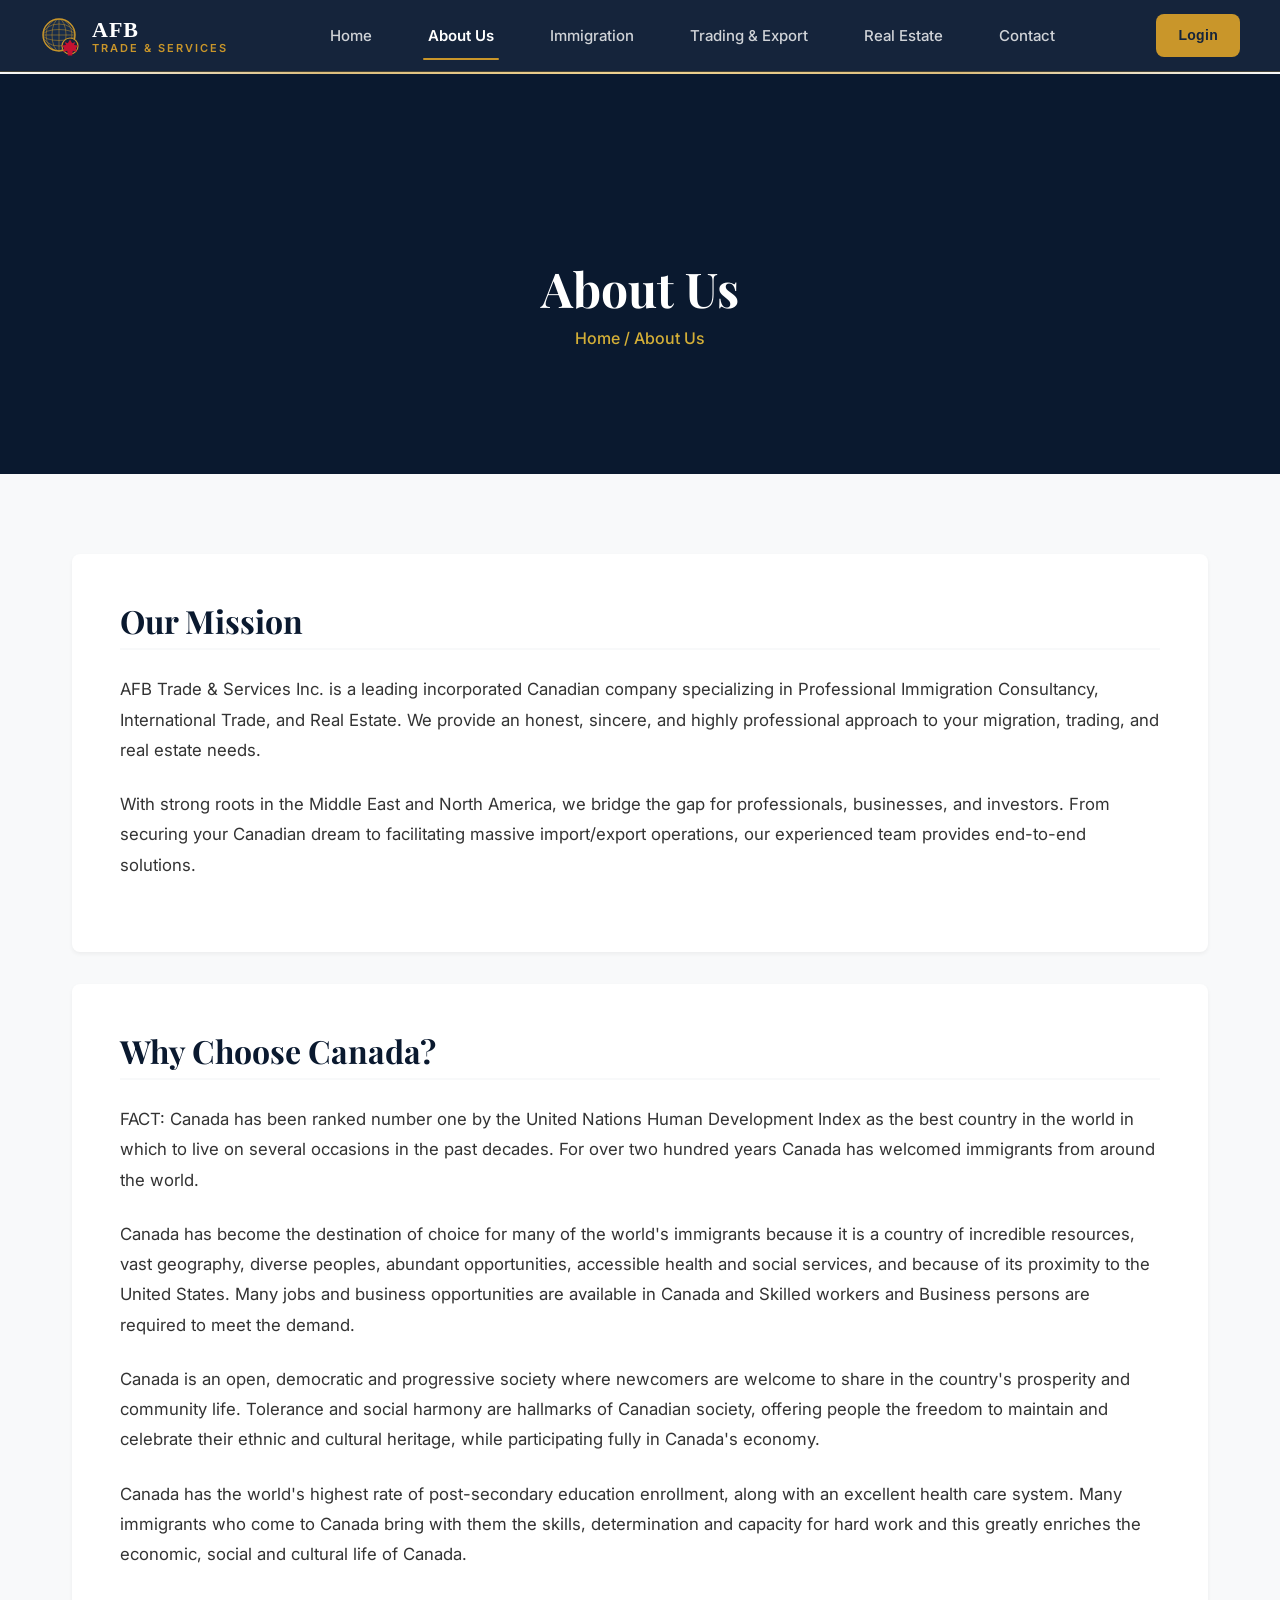
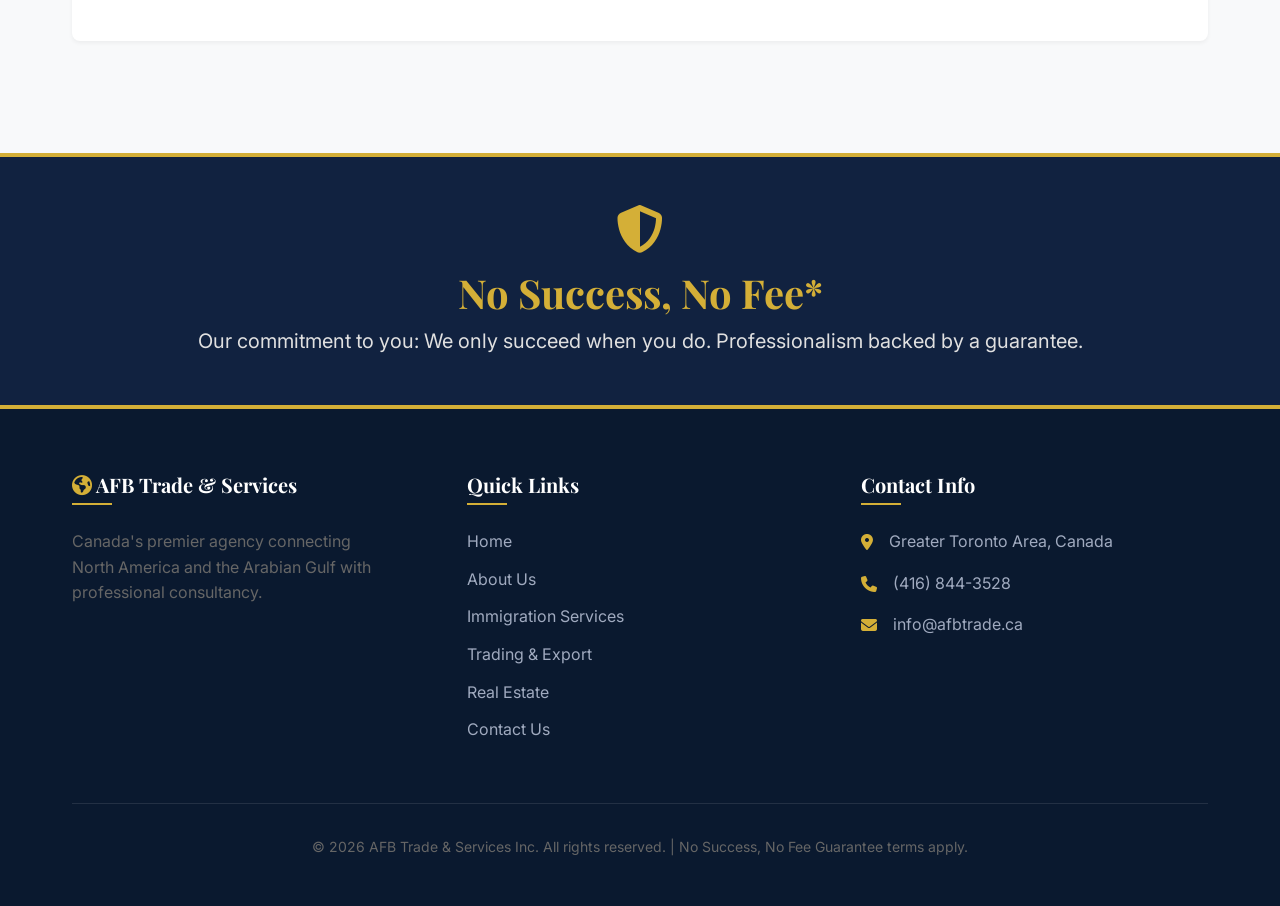
==== commit ac39d64b: "Update about.html" ====
--- a/about.html
+++ b/about.html
@@ -102,7 +102,7 @@
             <div class="content-block animate-on-scroll">
                 <h2>Our Mission</h2>
                 <p>
-                    AFB1 Trade & Services Inc. is a leading incorporated Canadian company specializing in Professional
+                    AFB Trade & Services Inc. is a leading incorporated Canadian company specializing in Professional
                     Immigration Consultancy, International Trade, and Real Estate. We provide an honest, sincere, and
                     highly professional approach to your migration, trading, and real estate needs.
                 </p>
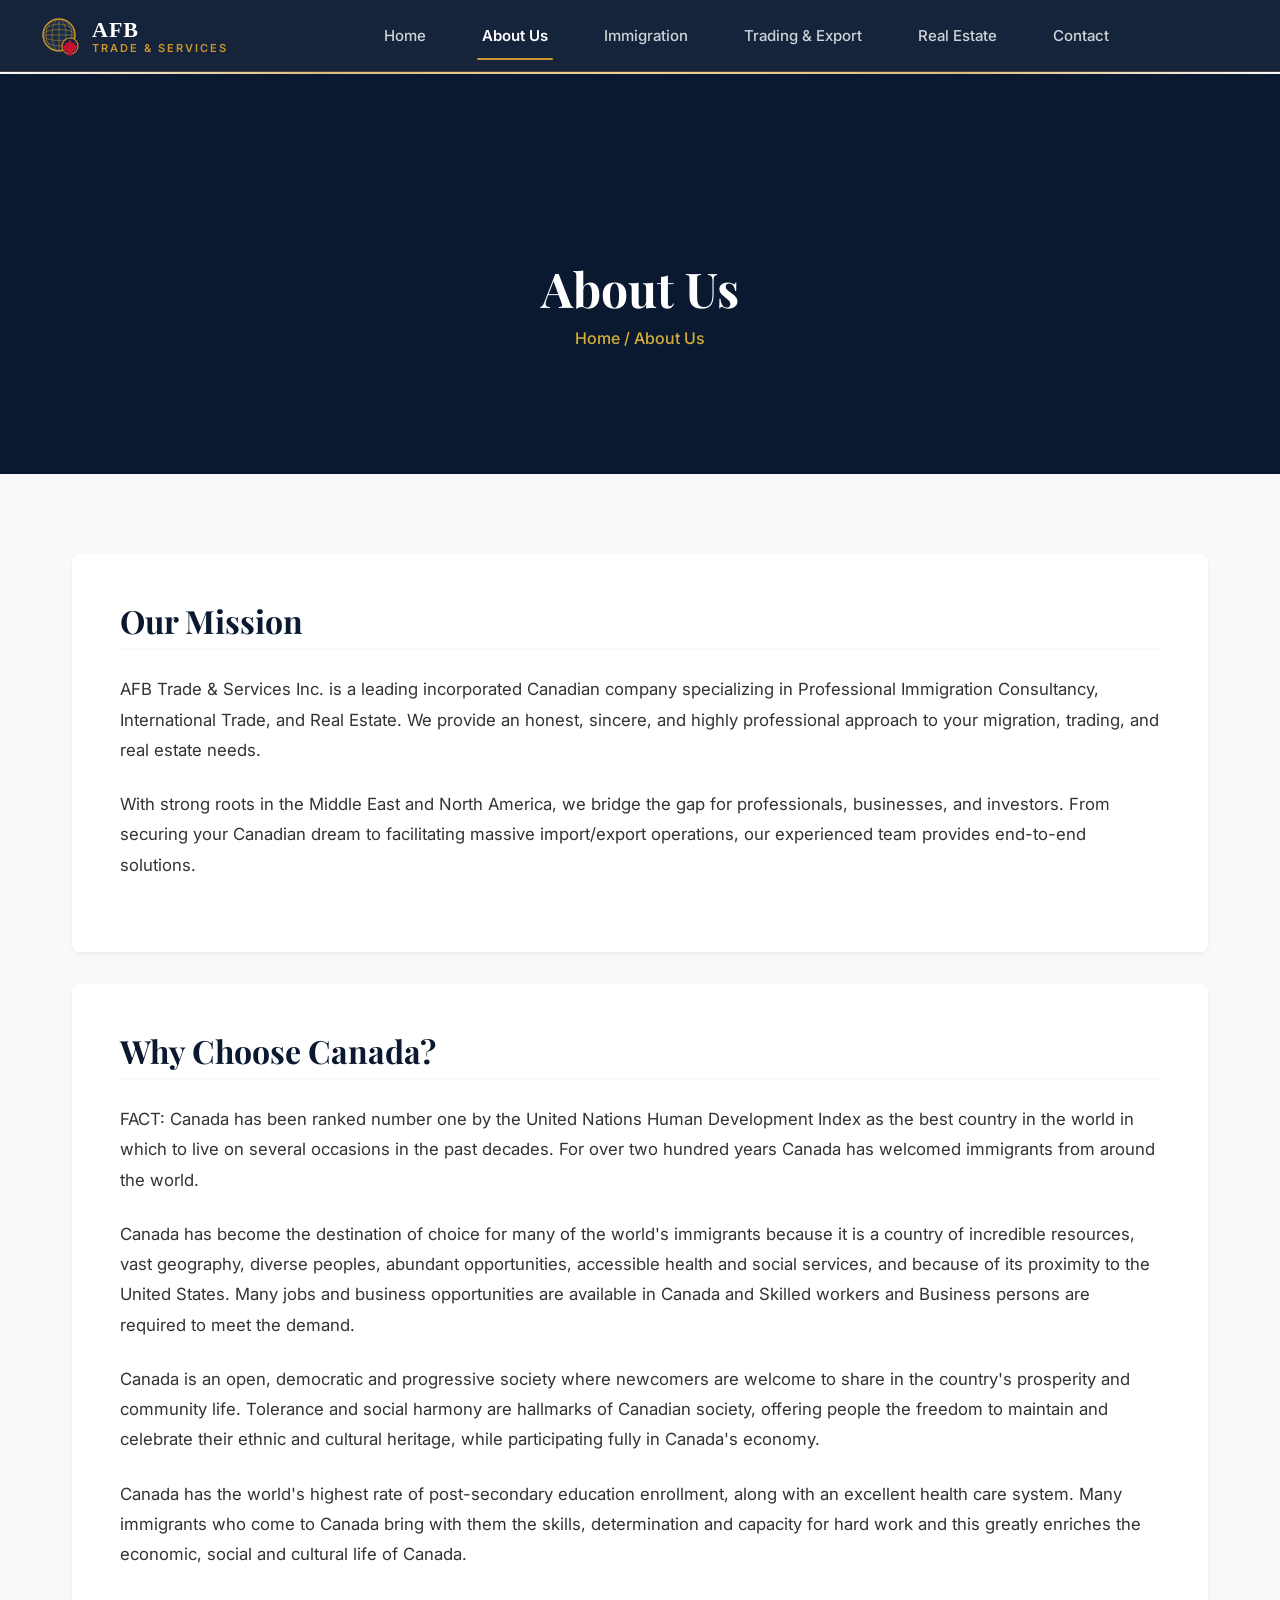
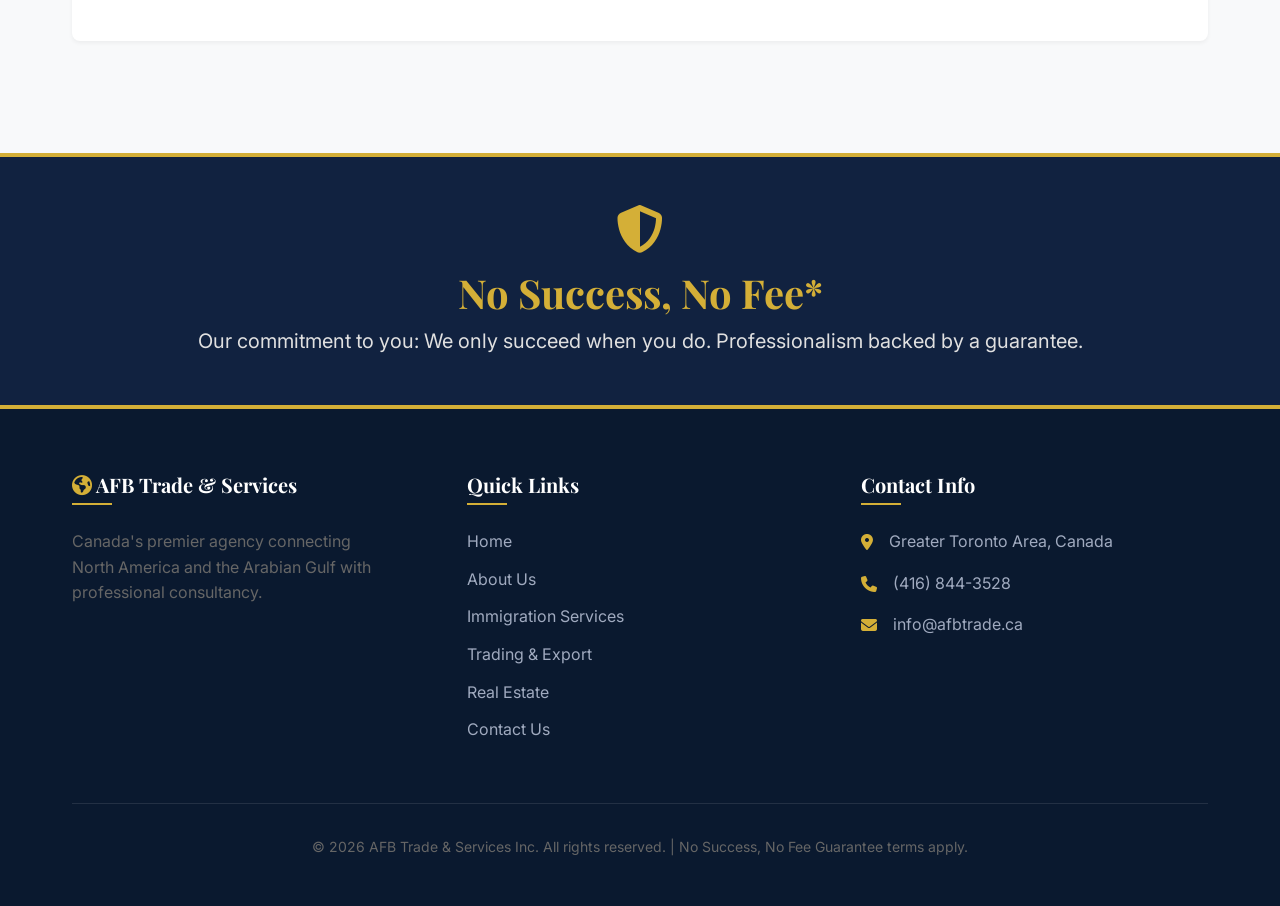
==== commit 8c95cf72: "Add files via upload" ====
--- a/about.html
+++ b/about.html
@@ -68,7 +68,6 @@
             </nav>
 
             <!-- LOGIN BUTTON -->
-            <a href="login.html" class="afb-btn-login" style="text-decoration: none;">Login</a>
 
             <!-- HAMBURGER (mobile) -->
             <button class="afb-hamburger" aria-label="Toggle menu" onclick="toggleMobileNav()">
@@ -84,7 +83,6 @@
             <a href="trading.html">Trading &amp; Export</a>
             <a href="real-estate.html">Real Estate</a>
             <a href="contact.html">Contact</a>
-            <a href="login.html" class="afb-mobile-login">Login</a>
         </nav>
     </header>
 
--- a/assets/css/styles.css
+++ b/assets/css/styles.css
@@ -337,6 +337,7 @@
   align-items: center;
   justify-content: space-between;
   gap: 4rem;
+  margin-top: -100px;
 }
 
 @media (max-width: 992px) {
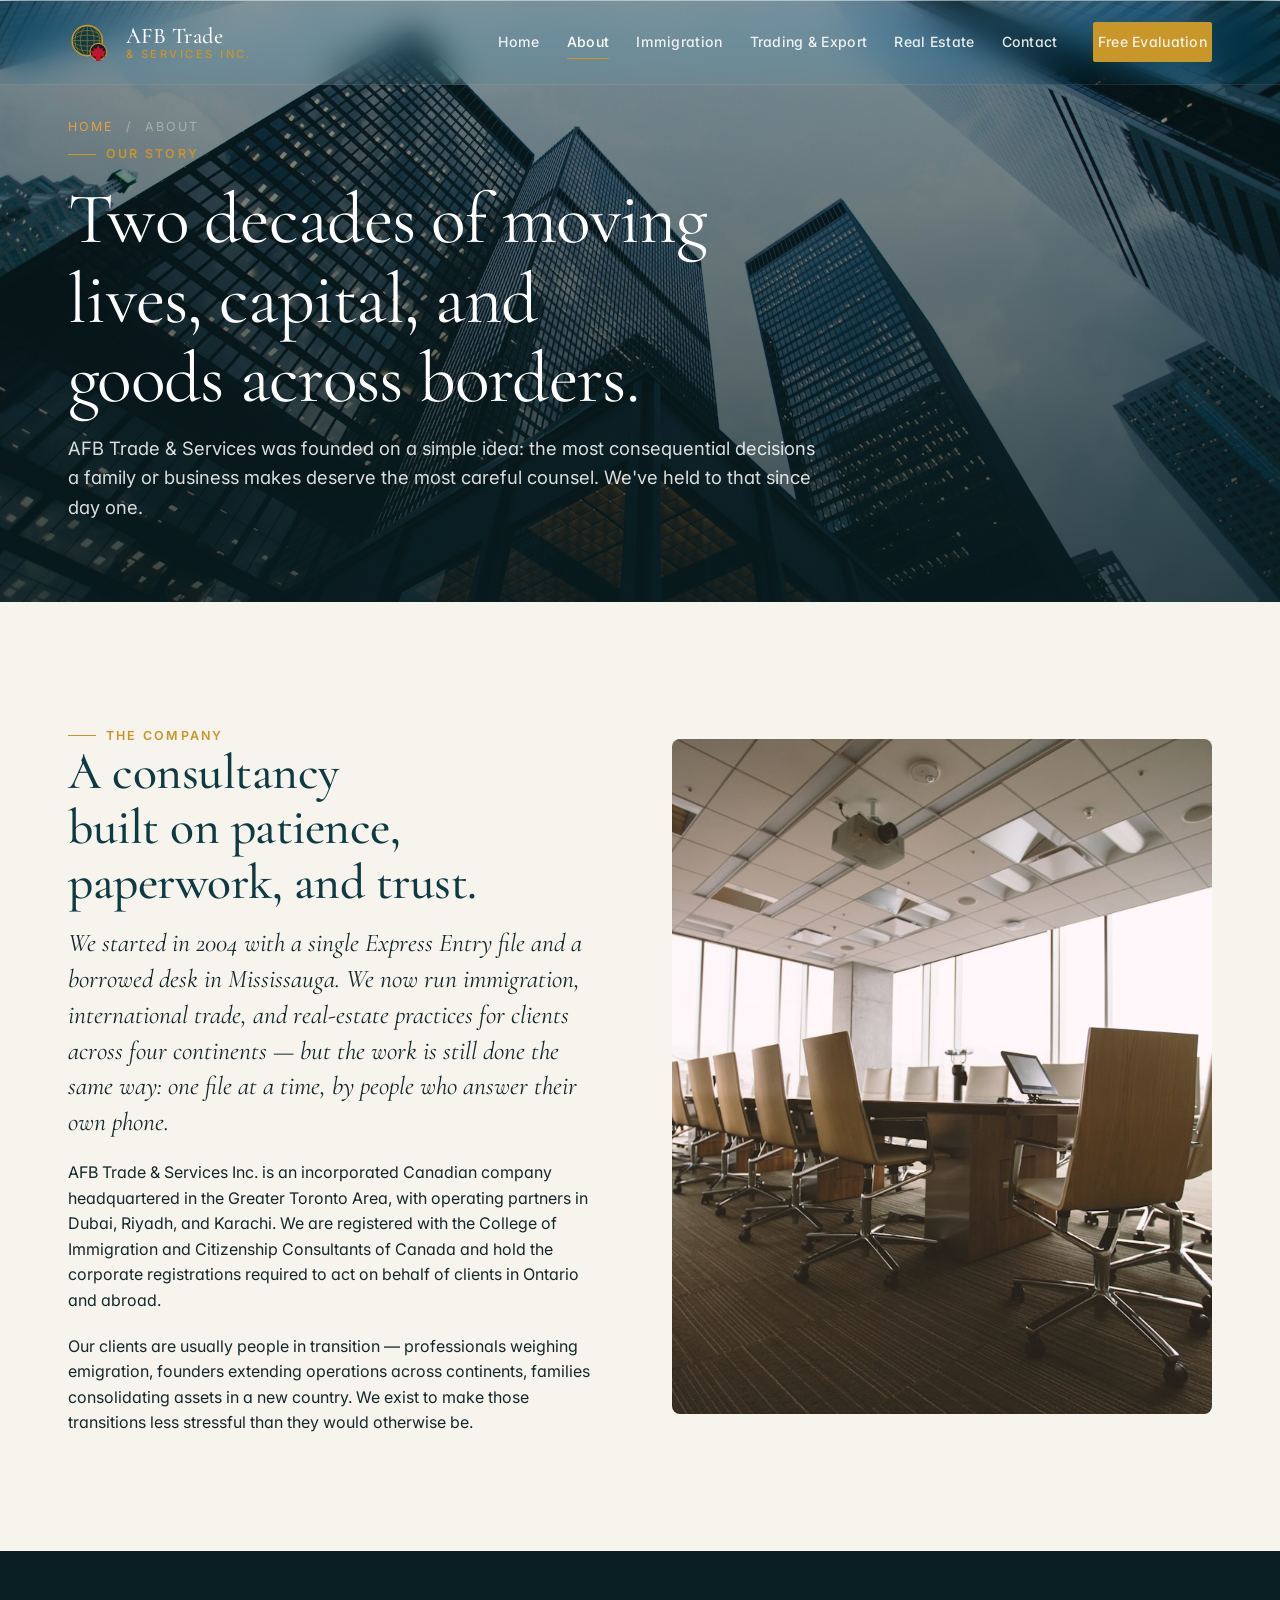
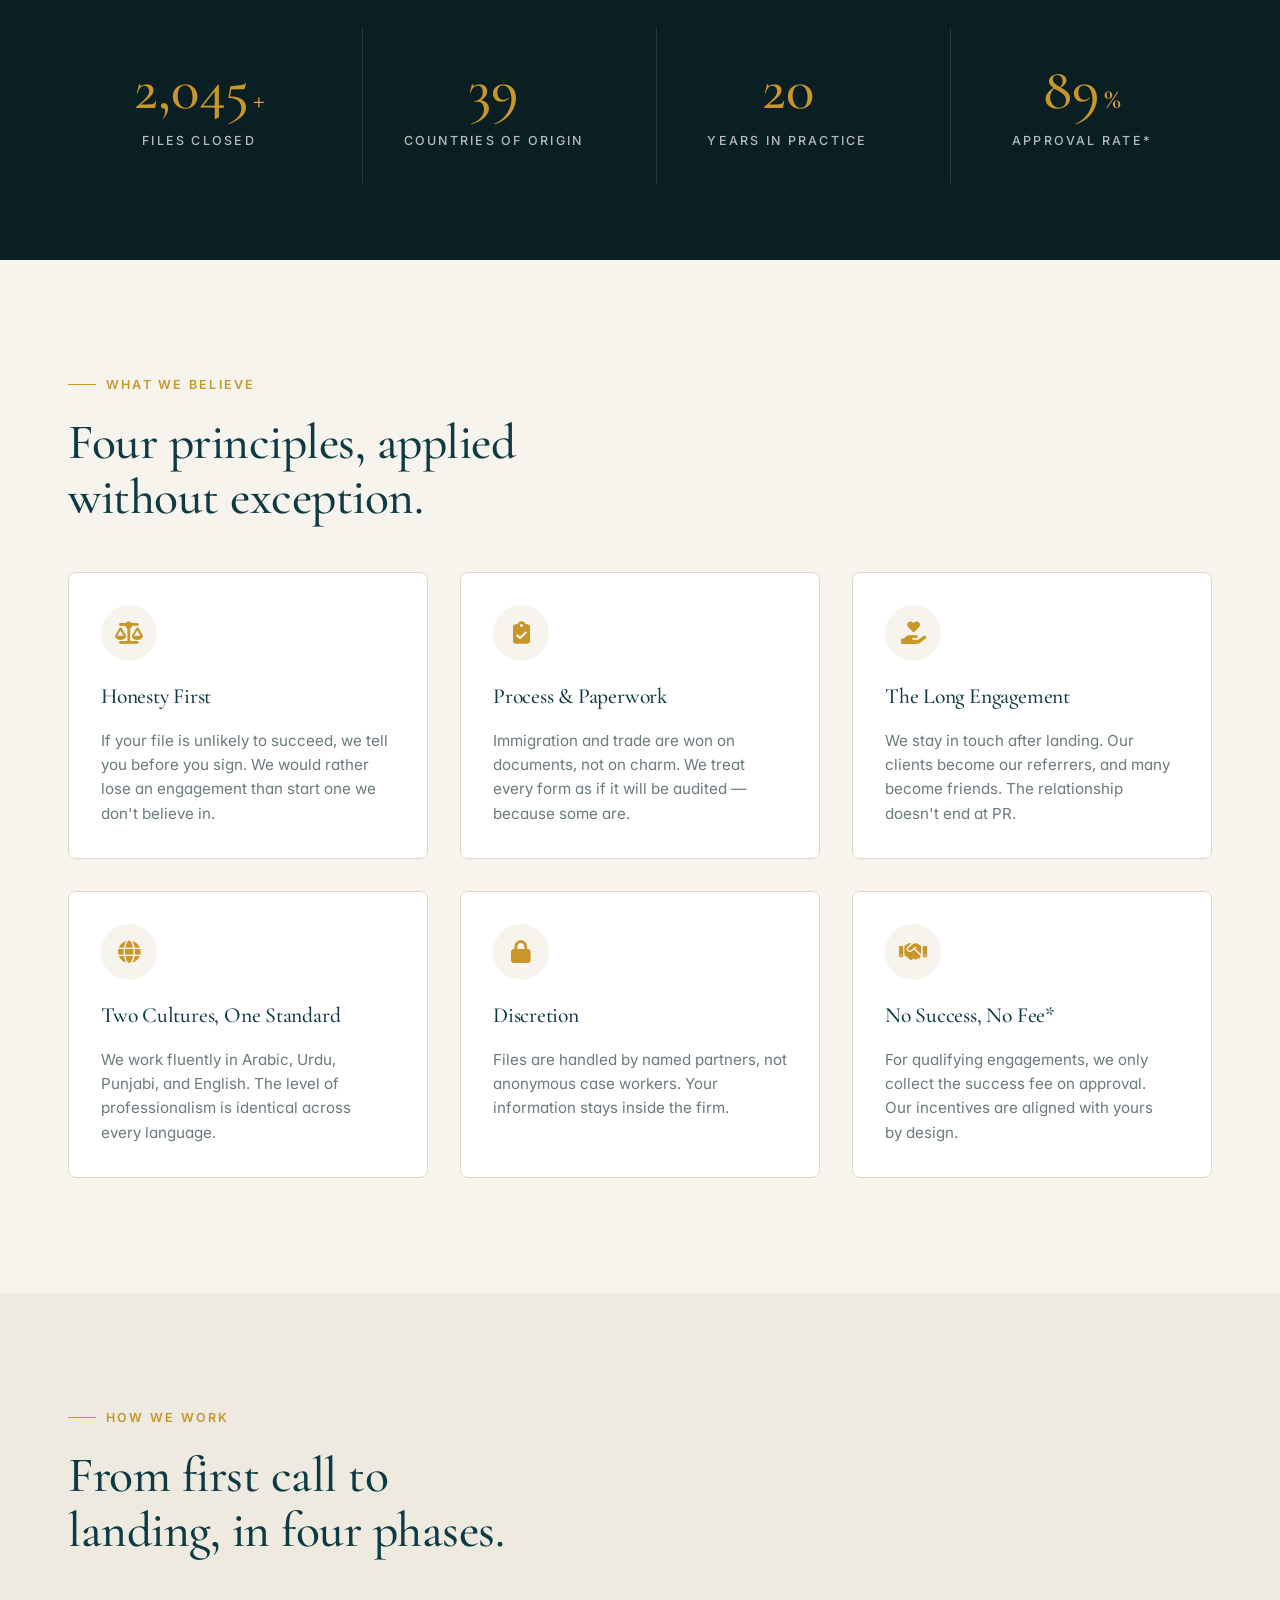
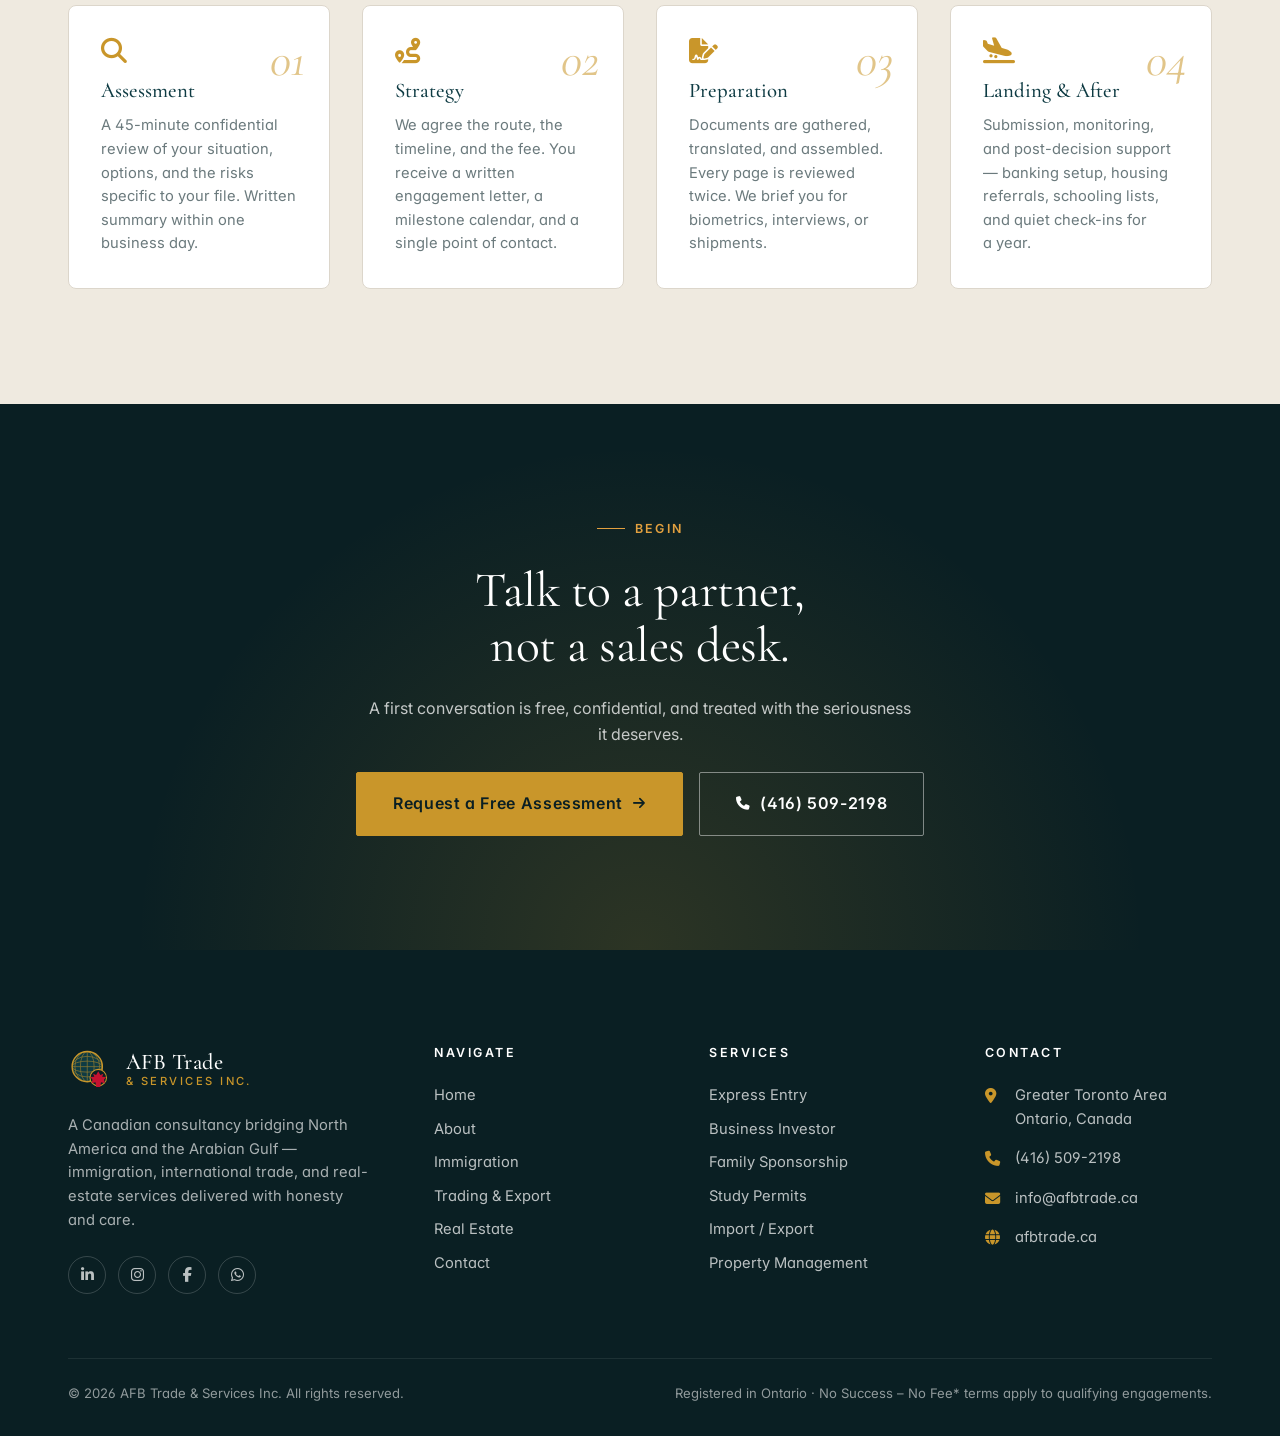
==== commit 29798707: "Updated contact information" ====
--- a/about.html
+++ b/about.html
@@ -1,206 +1,279 @@
-<!DOCTYPE html>
-<html lang="en">
-
-<head>
-    <meta charset="UTF-8">
-    <meta name="viewport" content="width=device-width, initial-scale=1.0">
-    <title>About Us | AFB Trade & Services Inc.</title>
-    <!-- Favicon -->
-    <link rel="icon" type="image/svg+xml" href="assets/images/favicon.svg">
-    <!-- Font Awesome for Icons -->
-    <link rel="stylesheet" href="https://cdnjs.cloudflare.com/ajax/libs/font-awesome/6.4.0/css/all.min.css">
-    <!-- Main Styles -->
-    <link rel="stylesheet" href="assets/css/styles.css">
-</head>
-
-<body>
-
-
-    <!-- ══════════════════════════════════════
-       AFB HEADER
-       ══════════════════════════════════════ -->
-    <header>
-        <div class="afb-header">
-            <!-- LOGO -->
-            <a href="index.html" class="afb-logo">
-                <div class="afb-logo-icon">
-                    <svg width="42" height="42" viewBox="0 0 42 42" xmlns="http://www.w3.org/2000/svg">
-                        <defs>
-                            <clipPath id="globeClip">
-                                <circle cx="19" cy="20" r="16" />
-                            </clipPath>
-                        </defs>
-                        <circle cx="19" cy="20" r="16" fill="#1A2E4A" />
-                        <g clip-path="url(#globeClip)" fill="none" stroke="#C9962A" stroke-width="0.7" opacity="0.7">
-                            <line x1="3" y1="20" x2="35" y2="20" />
-                            <ellipse cx="19" cy="20" rx="16" ry="5.5" />
-                            <ellipse cx="19" cy="20" rx="16" ry="11" />
-                        </g>
-                        <g clip-path="url(#globeClip)" fill="none" stroke="#C9962A" stroke-width="0.7" opacity="0.7">
-                            <line x1="19" y1="4" x2="19" y2="36" />
-                            <ellipse cx="19" cy="20" rx="7" ry="16" />
-                            <ellipse cx="19" cy="20" rx="13" ry="16" />
-                        </g>
-                        <circle cx="19" cy="20" r="16" fill="none" stroke="#C9962A" stroke-width="1.4" />
-                        <circle cx="30" cy="31" r="8" fill="#15243B" />
-                        <circle cx="30" cy="31" r="8" fill="none" stroke="#C9962A" stroke-width="1.2" />
-                        <g transform="translate(30,31) scale(0.155)">
-                            <path
-                                d="M 0,-42 L 14,-18 L 34,-26 L 26,-6 L 52,-4 L 38,14 L 44,38 L 18,30 L 14,62 L -14,62 L -18,30 L -44,38 L -38,14 L -52,-4 L -26,-6 L -34,-26 L -14,-18 Z"
-                                fill="#C41230" />
-                        </g>
-                    </svg>
-                </div>
-                <div class="afb-logo-text">
-                    <span class="afb-logo-monogram">AFB</span>
-                    <span class="afb-logo-tagname">Trade &amp; Services</span>
-                </div>
-            </a>
-
-            <!-- DESKTOP NAV -->
-            <nav class="afb-nav">
-                <a href="index.html">Home</a>
-                <a href="about.html" class="active">About Us</a>
-                <a href="immigration.html">Immigration</a>
-                <a href="trading.html">Trading &amp; Export</a>
-                <a href="real-estate.html">Real Estate</a>
-                <a href="contact.html">Contact</a>
-            </nav>
-
-            <!-- LOGIN BUTTON -->
-
-            <!-- HAMBURGER (mobile) -->
-            <button class="afb-hamburger" aria-label="Toggle menu" onclick="toggleMobileNav()">
-                <span></span><span></span><span></span>
-            </button>
-        </div>
-        <div class="afb-header-rule"></div>
-        <!-- MOBILE NAV DRAWER -->
-        <nav class="afb-mobile-nav" id="mobileNav">
-            <a href="index.html">Home</a>
-            <a href="about.html" class="active">About Us</a>
-            <a href="immigration.html">Immigration</a>
-            <a href="trading.html">Trading &amp; Export</a>
-            <a href="real-estate.html">Real Estate</a>
-            <a href="contact.html">Contact</a>
-        </nav>
-    </header>
-
-    <!-- Page Header -->
-    <section class="page-header">
-        <div class="container page-header-content animate-on-scroll">
-            <h1>About Us</h1>
-            <p class="breadcrumb">Home / About Us</p>
-        </div>
-    </section>
-
-    <!-- About Content -->
-    <section class="section section-light">
-        <div class="container">
-            <div class="content-block animate-on-scroll">
-                <h2>Our Mission</h2>
-                <p>
-                    AFB Trade & Services Inc. is a leading incorporated Canadian company specializing in Professional
-                    Immigration Consultancy, International Trade, and Real Estate. We provide an honest, sincere, and
-                    highly professional approach to your migration, trading, and real estate needs.
-                </p>
-                <p>
-                    With strong roots in the Middle East and North America, we bridge the gap for professionals,
-                    businesses, and investors. From securing your Canadian dream to facilitating massive import/export
-                    operations, our experienced team provides end-to-end solutions.
-                </p>
-            </div>
-
-            <div class="content-block animate-on-scroll">
-                <h2>Why Choose Canada?</h2>
-                <p>
-                    FACT: Canada has been ranked number one by the United Nations Human Development Index as the best
-                    country in the world in which to live on several occasions in the past decades. For over two hundred
-                    years Canada has welcomed immigrants from around the world.
-                </p>
-                <p>
-                    Canada has become the destination of choice for many of the world's immigrants because it is a
-                    country of incredible resources, vast geography, diverse peoples, abundant opportunities, accessible
-                    health and social services, and because of its proximity to the United States. Many jobs and
-                    business opportunities are available in Canada and Skilled workers and Business persons are required
-                    to meet the demand.
-                </p>
-                <p>
-                    Canada is an open, democratic and progressive society where newcomers are welcome to share in the
-                    country's prosperity and community life. Tolerance and social harmony are hallmarks of Canadian
-                    society, offering people the freedom to maintain and celebrate their ethnic and cultural heritage,
-                    while participating fully in Canada's economy.
-                </p>
-                <p>
-                    Canada has the world's highest rate of post-secondary education enrollment, along with an excellent
-                    health care system. Many immigrants who come to Canada bring with them the skills, determination and
-                    capacity for hard work and this greatly enriches the economic, social and cultural life of Canada.
-                </p>
-            </div>
-        </div>
-    </section>
-
-    <!-- Guarantee Banner -->
-    <div class="guarantee-banner animate-on-scroll">
-        <div class="container">
-            <i class="fa-solid fa-shield-halved"
-                style="font-size: 3rem; color: var(--color-accent); margin-bottom: 1rem;"></i>
-            <h2>No Success, No Fee*</h2>
-            <p>Our commitment to you: We only succeed when you do. Professionalism backed by a guarantee.</p>
-        </div>
-    </div>
-
-    <!-- Footer -->
-    <footer class="footer">
-        <div class="container">
-            <div class="footer-grid">
-                <div class="footer-col" style="max-width: 300px;">
-                    <h4><i class="fa-solid fa-earth-americas" style="color: var(--color-accent);"></i> AFB Trade &
-                        Services</h4>
-                    <p>Canada's premier agency connecting North America and the Arabian Gulf with professional
-                        consultancy.</p>
-                </div>
-
-                <div class="footer-col">
-                    <h4>Quick Links</h4>
-                    <ul class="footer-links">
-                        <li><a href="index.html">Home</a></li>
-                        <li><a href="about.html">About Us</a></li>
-                        <li><a href="immigration.html">Immigration Services</a></li>
-                        <li><a href="trading.html">Trading & Export</a></li>
-                        <li><a href="real-estate.html">Real Estate</a></li>
-                        <li><a href="contact.html">Contact Us</a></li>
-                    </ul>
-                </div>
-
-                <div class="footer-col">
-                    <h4>Contact Info</h4>
-                    <ul class="footer-contact">
-                        <li>
-                            <i class="fa-solid fa-location-dot"></i>
-                            <span>Greater Toronto Area, Canada</span>
-                        </li>
-                        <li>
-                            <i class="fa-solid fa-phone"></i>
-                            <span>(416) 844-3528</span>
-                        </li>
-                        <li>
-                            <i class="fa-solid fa-envelope"></i>
-                            <span>info@afbtrade.ca</span>
-                        </li>
-                    </ul>
-                </div>
-            </div>
-
-            <div class="footer-bottom">
-                <p>&copy; 2026 AFB Trade & Services Inc. All rights reserved. | No Success, No Fee Guarantee terms
-                    apply.</p>
-            </div>
-        </div>
-    </footer>
-
-    <!-- Main Script -->
-    <script src="assets/js/main.js"></script>
-</body>
-
-</html>
+<!DOCTYPE html>
+<html lang="en">
+<head>
+  <meta charset="UTF-8" />
+  <meta name="viewport" content="width=device-width, initial-scale=1.0" />
+  <title>About — AFB Trade &amp; Services Inc.</title>
+  <meta name="description" content="AFB Trade & Services Inc. is a Canadian consultancy bridging North America and the Arabian Gulf. Our story and the principles that guide every engagement." />
+  <link rel="icon" type="image/svg+xml" href="assets/images/favicon.svg" />
+  <link rel="preconnect" href="https://fonts.googleapis.com" />
+  <link rel="preconnect" href="https://fonts.gstatic.com" crossorigin />
+  <link href="https://fonts.googleapis.com/css2?family=Cormorant+Garamond:ital,wght@0,400;0,500;0,600;1,400;1,500&family=Inter:wght@400;500;600;700&display=swap" rel="stylesheet" />
+  <link rel="stylesheet" href="https://cdnjs.cloudflare.com/ajax/libs/font-awesome/6.5.1/css/all.min.css" referrerpolicy="no-referrer" />
+  <link rel="stylesheet" href="assets/css/styles.css" />
+</head>
+<body>
+
+  <header class="site-header on-dark-hero">
+    <div class="header-inner">
+      <a class="brand" href="index.html" aria-label="AFB Trade &amp; Services — home">
+        <svg class="brand-mark" viewBox="0 0 64 64" xmlns="http://www.w3.org/2000/svg" aria-hidden="true">
+          <defs><clipPath id="hdrGlobe"><circle cx="28" cy="30" r="22"/></clipPath></defs>
+          <circle cx="28" cy="30" r="22" fill="#0E3B43"/>
+          <g clip-path="url(#hdrGlobe)" fill="none" stroke="#C9962A" stroke-width="1" opacity="0.7">
+            <line x1="6" y1="30" x2="50" y2="30"/><ellipse cx="28" cy="30" rx="22" ry="8"/><ellipse cx="28" cy="30" rx="22" ry="15"/>
+            <line x1="28" y1="8" x2="28" y2="52"/><ellipse cx="28" cy="30" rx="10" ry="22"/><ellipse cx="28" cy="30" rx="18" ry="22"/>
+          </g>
+          <circle cx="28" cy="30" r="22" fill="none" stroke="#C9962A" stroke-width="2"/>
+          <circle cx="44" cy="46" r="12" fill="#0A1F23"/>
+          <circle cx="44" cy="46" r="12" fill="none" stroke="#C9962A" stroke-width="1.5"/>
+          <g transform="translate(44 46) scale(0.22)"><path d="M 0,-42 L 14,-18 L 34,-26 L 26,-6 L 52,-4 L 38,14 L 44,38 L 18,30 L 14,62 L -14,62 L -18,30 L -44,38 L -38,14 L -52,-4 L -26,-6 L -34,-26 L -14,-18 Z" fill="#C41230"/></g>
+        </svg>
+        <span class="brand-text"><span class="brand-name">AFB Trade</span><span class="brand-tag">&amp; Services Inc.</span></span>
+      </a>
+      <nav class="site-nav" aria-label="Primary">
+        <a href="index.html">Home</a>
+        <a href="about.html" class="active">About</a>
+        <a href="immigration.html">Immigration</a>
+        <a href="trading.html">Trading &amp; Export</a>
+        <a href="real-estate.html">Real Estate</a>
+        <a href="contact.html">Contact</a>
+        <a href="contact.html" class="btn btn-accent btn-sm">Free Evaluation</a>
+      </nav>
+      <button class="hamburger" type="button" aria-label="Open menu" aria-expanded="false" aria-controls="mobileNav" onclick="toggleMobileNav()"><span></span><span></span><span></span></button>
+    </div>
+  </header>
+
+  <nav class="mobile-nav" id="mobileNav" aria-label="Mobile">
+    <a href="index.html">Home</a>
+    <a href="about.html" class="active">About</a>
+    <a href="immigration.html">Immigration</a>
+    <a href="trading.html">Trading &amp; Export</a>
+    <a href="real-estate.html">Real Estate</a>
+    <a href="contact.html">Contact</a>
+    <div class="mobile-meta">
+      <span><i class="fa-solid fa-location-dot"></i>Greater Toronto Area, Canada</span>
+      <span><i class="fa-solid fa-phone"></i><a href="tel:+14165092198" style="color:inherit;">(416) 509-2198</a></span>
+      <span><i class="fa-solid fa-envelope"></i><a href="mailto:info@afbtrade.ca" style="color:inherit;">info@afbtrade.ca</a></span>
+    </div>
+  </nav>
+
+  <main>
+
+    <!-- PAGE HEADER -->
+    <section class="page-header" aria-label="About AFB Trade">
+      <div class="hero-bg">
+        <img src="assets/images/hero-about.jpg" alt="Sun streaming through a modern Toronto boardroom." />
+      </div>
+      <div class="container">
+        <div class="page-header-inner">
+          <nav class="crumbs" aria-label="Breadcrumb">
+            <a href="index.html">Home</a><span>/</span><span>About</span>
+          </nav>
+          <span class="eyebrow">Our Story</span>
+          <h1>Two decades of moving lives, capital, and goods across borders.</h1>
+          <p>AFB Trade &amp; Services was founded on a simple idea: the most consequential decisions a family or business makes deserve the most careful counsel. We've held to that since day one.</p>
+        </div>
+      </div>
+    </section>
+
+    <!-- STORY -->
+    <section class="section">
+      <div class="container">
+        <div class="two-col">
+          <div class="animate-on-scroll">
+            <span class="eyebrow">The Company</span>
+            <h2>A consultancy built on patience, paperwork, and trust.</h2>
+            <p class="lede">We started in 2004 with a single Express Entry file and a borrowed desk in Mississauga. We now run immigration, international trade, and real-estate practices for clients across four continents — but the work is still done the same way: one file at a time, by people who answer their own phone.</p>
+            <p style="margin-top: 20px;">AFB Trade &amp; Services Inc. is an incorporated Canadian company headquartered in the Greater Toronto Area, with operating partners in Dubai, Riyadh, and Karachi. We are registered with the College of Immigration and Citizenship Consultants of Canada and hold the corporate registrations required to act on behalf of clients in Ontario and abroad.</p>
+            <p style="margin-top: 20px;">Our clients are usually people in transition — professionals weighing emigration, founders extending operations across continents, families consolidating assets in a new country. We exist to make those transitions less stressful than they would otherwise be.</p>
+          </div>
+          <div class="col-media animate-on-scroll" data-delay="100">
+            <img src="assets/images/media-advisory.jpg" alt="A consultant reviewing documents at a window overlooking downtown Toronto." />
+          </div>
+        </div>
+      </div>
+    </section>
+
+    <!-- STATS -->
+    <section class="section section-tight bg-dark">
+      <div class="container">
+        <div class="stats">
+          <div class="stat animate-on-scroll">
+            <div class="stat-num"><span data-count="2200">0</span><small>+</small></div>
+            <div class="stat-label">Files Closed</div>
+          </div>
+          <div class="stat animate-on-scroll" data-delay="100">
+            <div class="stat-num"><span data-count="42">0</span></div>
+            <div class="stat-label">Countries of Origin</div>
+          </div>
+          <div class="stat animate-on-scroll" data-delay="200">
+            <div class="stat-num"><span data-count="21">0</span></div>
+            <div class="stat-label">Years in Practice</div>
+          </div>
+          <div class="stat animate-on-scroll" data-delay="300">
+            <div class="stat-num"><span data-count="96">0</span><small>%</small></div>
+            <div class="stat-label">Approval Rate*</div>
+          </div>
+        </div>
+      </div>
+    </section>
+
+    <!-- VALUES -->
+    <section class="section">
+      <div class="container">
+        <div class="section-title animate-on-scroll">
+          <span class="eyebrow">What We Believe</span>
+          <h2>Four principles, applied without exception.</h2>
+        </div>
+        <div class="service-tiles">
+          <article class="service-tile animate-on-scroll">
+            <div class="tile-icon"><i class="fa-solid fa-scale-balanced"></i></div>
+            <h3>Honesty First</h3>
+            <p>If your file is unlikely to succeed, we tell you before you sign. We would rather lose an engagement than start one we don't believe in.</p>
+          </article>
+          <article class="service-tile animate-on-scroll" data-delay="100">
+            <div class="tile-icon"><i class="fa-solid fa-clipboard-check"></i></div>
+            <h3>Process &amp; Paperwork</h3>
+            <p>Immigration and trade are won on documents, not on charm. We treat every form as if it will be audited — because some are.</p>
+          </article>
+          <article class="service-tile animate-on-scroll" data-delay="200">
+            <div class="tile-icon"><i class="fa-solid fa-hand-holding-heart"></i></div>
+            <h3>The Long Engagement</h3>
+            <p>We stay in touch after landing. Our clients become our referrers, and many become friends. The relationship doesn't end at PR.</p>
+          </article>
+          <article class="service-tile animate-on-scroll" data-delay="300">
+            <div class="tile-icon"><i class="fa-solid fa-globe"></i></div>
+            <h3>Two Cultures, One Standard</h3>
+            <p>We work fluently in Arabic, Urdu, Punjabi, and English. The level of professionalism is identical across every language.</p>
+          </article>
+          <article class="service-tile animate-on-scroll">
+            <div class="tile-icon"><i class="fa-solid fa-lock"></i></div>
+            <h3>Discretion</h3>
+            <p>Files are handled by named partners, not anonymous case workers. Your information stays inside the firm.</p>
+          </article>
+          <article class="service-tile animate-on-scroll" data-delay="100">
+            <div class="tile-icon"><i class="fa-solid fa-handshake"></i></div>
+            <h3>No Success, No Fee*</h3>
+            <p>For qualifying engagements, we only collect the success fee on approval. Our incentives are aligned with yours by design.</p>
+          </article>
+        </div>
+      </div>
+    </section>
+
+    <!-- TIMELINE / STEPS -->
+    <section class="section bg-cream-alt">
+      <div class="container">
+        <div class="section-title animate-on-scroll">
+          <span class="eyebrow">How We Work</span>
+          <h2>From first call to landing, in four phases.</h2>
+        </div>
+        <div class="steps">
+          <article class="step animate-on-scroll">
+            <i class="fa-solid fa-magnifying-glass"></i>
+            <h4>Assessment</h4>
+            <p>A 45-minute confidential review of your situation, options, and the risks specific to your file. Written summary within one business day.</p>
+          </article>
+          <article class="step animate-on-scroll" data-delay="100">
+            <i class="fa-solid fa-route"></i>
+            <h4>Strategy</h4>
+            <p>We agree the route, the timeline, and the fee. You receive a written engagement letter, a milestone calendar, and a single point of contact.</p>
+          </article>
+          <article class="step animate-on-scroll" data-delay="200">
+            <i class="fa-solid fa-file-signature"></i>
+            <h4>Preparation</h4>
+            <p>Documents are gathered, translated, and assembled. Every page is reviewed twice. We brief you for biometrics, interviews, or shipments.</p>
+          </article>
+          <article class="step animate-on-scroll" data-delay="300">
+            <i class="fa-solid fa-plane-arrival"></i>
+            <h4>Landing &amp; After</h4>
+            <p>Submission, monitoring, and post-decision support — banking setup, housing referrals, schooling lists, and quiet check-ins for a year.</p>
+          </article>
+        </div>
+      </div>
+    </section>
+
+    <!-- FINAL CTA -->
+    <section class="cta-final section">
+      <div class="container">
+        <span class="eyebrow animate-on-scroll" style="color: var(--color-accent-2);">Begin</span>
+        <h2 class="animate-on-scroll">Talk to a partner, not a sales desk.</h2>
+        <p class="animate-on-scroll" data-delay="100">A first conversation is free, confidential, and treated with the seriousness it deserves.</p>
+        <div class="hero-actions animate-on-scroll" data-delay="200">
+          <a href="contact.html" class="btn btn-accent btn-lg">Request a Free Assessment <i class="fa-solid fa-arrow-right"></i></a>
+          <a href="tel:+14165092198" class="btn btn-outline btn-lg"><i class="fa-solid fa-phone"></i> (416) 509-2198</a>
+        </div>
+      </div>
+    </section>
+
+  </main>
+
+  <footer class="footer">
+    <div class="container">
+      <div class="footer-grid">
+        <div class="footer-col footer-about">
+          <a class="brand" href="index.html" aria-label="AFB Trade &amp; Services">
+            <svg class="brand-mark" viewBox="0 0 64 64" xmlns="http://www.w3.org/2000/svg" aria-hidden="true">
+              <defs><clipPath id="ftrGlobe"><circle cx="28" cy="30" r="22"/></clipPath></defs>
+              <circle cx="28" cy="30" r="22" fill="#0E3B43"/>
+              <g clip-path="url(#ftrGlobe)" fill="none" stroke="#C9962A" stroke-width="1" opacity="0.7">
+                <line x1="6" y1="30" x2="50" y2="30"/><ellipse cx="28" cy="30" rx="22" ry="8"/><ellipse cx="28" cy="30" rx="22" ry="15"/>
+                <line x1="28" y1="8" x2="28" y2="52"/><ellipse cx="28" cy="30" rx="10" ry="22"/><ellipse cx="28" cy="30" rx="18" ry="22"/>
+              </g>
+              <circle cx="28" cy="30" r="22" fill="none" stroke="#C9962A" stroke-width="2"/>
+              <circle cx="44" cy="46" r="12" fill="#0A1F23"/>
+              <circle cx="44" cy="46" r="12" fill="none" stroke="#C9962A" stroke-width="1.5"/>
+              <g transform="translate(44 46) scale(0.22)"><path d="M 0,-42 L 14,-18 L 34,-26 L 26,-6 L 52,-4 L 38,14 L 44,38 L 18,30 L 14,62 L -14,62 L -18,30 L -44,38 L -38,14 L -52,-4 L -26,-6 L -34,-26 L -14,-18 Z" fill="#C41230"/></g>
+            </svg>
+            <span class="brand-text"><span class="brand-name">AFB Trade</span><span class="brand-tag">&amp; Services Inc.</span></span>
+          </a>
+          <p>A Canadian consultancy bridging North America and the Arabian Gulf — immigration, international trade, and real-estate services delivered with honesty and care.</p>
+          <div class="footer-social">
+            <a href="#" aria-label="LinkedIn"><i class="fa-brands fa-linkedin-in"></i></a>
+            <a href="#" aria-label="Instagram"><i class="fa-brands fa-instagram"></i></a>
+            <a href="#" aria-label="Facebook"><i class="fa-brands fa-facebook-f"></i></a>
+            <a href="#" aria-label="WhatsApp"><i class="fa-brands fa-whatsapp"></i></a>
+          </div>
+        </div>
+        <div class="footer-col">
+          <h4>Navigate</h4>
+          <ul class="footer-links">
+            <li><a href="index.html">Home</a></li>
+            <li><a href="about.html">About</a></li>
+            <li><a href="immigration.html">Immigration</a></li>
+            <li><a href="trading.html">Trading &amp; Export</a></li>
+            <li><a href="real-estate.html">Real Estate</a></li>
+            <li><a href="contact.html">Contact</a></li>
+          </ul>
+        </div>
+        <div class="footer-col">
+          <h4>Services</h4>
+          <ul class="footer-links">
+            <li><a href="immigration.html">Express Entry</a></li>
+            <li><a href="immigration.html">Business Investor</a></li>
+            <li><a href="immigration.html">Family Sponsorship</a></li>
+            <li><a href="immigration.html">Study Permits</a></li>
+            <li><a href="trading.html">Import / Export</a></li>
+            <li><a href="real-estate.html">Property Management</a></li>
+          </ul>
+        </div>
+        <div class="footer-col">
+          <h4>Contact</h4>
+          <ul class="footer-contact">
+            <li><i class="fa-solid fa-location-dot"></i><span>Greater Toronto Area<br />Ontario, Canada</span></li>
+            <li><i class="fa-solid fa-phone"></i><a href="tel:+14165092198">(416) 509-2198</a></li>
+            <li><i class="fa-solid fa-envelope"></i><a href="mailto:info@afbtrade.ca">info@afbtrade.ca</a></li>
+            <li><i class="fa-solid fa-globe"></i><a href="https://afbtrade.ca">afbtrade.ca</a></li>
+          </ul>
+        </div>
+      </div>
+      <div class="footer-bottom">
+        <p>&copy; <span data-year>2026</span> AFB Trade &amp; Services Inc. All rights reserved.</p>
+        <p>Registered in Ontario · No&nbsp;Success&nbsp;–&nbsp;No&nbsp;Fee* terms apply to qualifying engagements.</p>
+      </div>
+    </div>
+  </footer>
+
+  <script src="assets/js/main.js"></script>
+</body>
+</html>
--- a/assets/css/styles.css
+++ b/assets/css/styles.css
@@ -1,1004 +1,1547 @@
-/* 
- * AFB Trade & Services Inc.
- * Global Styles
- */
-
-@import url('https://fonts.googleapis.com/css2?family=Inter:wght@300;400;500;600;700&family=Playfair+Display:ital,wght@0,500;0,600;0,700;0,800;1,500;1,600;1,700&display=swap');
-
+/* ============================================================
+   AFB Trade & Services Inc. — global stylesheet
+   Shared across: index, about, immigration, trading,
+   real-estate, contact pages.
+   ------------------------------------------------------------ */
+
+/* ---------- 1. TOKENS --------------------------------------- */
 :root {
-  /* Color Palette */
-  --color-primary: #0a192f; /* Deep Navy Blue */
-  --color-primary-light: #112240; 
-  --color-accent: #d4af37; /* Metallic Gold */
-  --color-accent-hover: #f1c40f; 
-  --color-white: #ffffff;
-  --color-bg-light: #f8f9fa;
-  --color-text: #333333;
-  --color-text-light: #666666;
-  --color-border: #e0e0e0;
-  
+  /* Brand palette */
+  --color-primary:   #0E3B43;   /* deep teal — primary brand */
+  --color-secondary: #1B5E6B;   /* mid teal */
+  --color-accent:    #C9962A;   /* warm gold (matches logo) */
+  --color-accent-2:  #E2A03F;   /* lighter gold for hover/highlights */
+  --color-bg:        #F7F4EE;   /* warm cream page background */
+  --color-bg-alt:    #EFEAE0;   /* slightly darker cream */
+  --color-dark:      #0A1F23;   /* near-black with teal undertone */
+  --color-white:     #FFFFFF;
+  --color-ink:       #14272A;   /* body text */
+  --color-muted:     #6B7A7D;   /* secondary text */
+  --color-line:      #DCD6CB;   /* hairlines on cream */
+  --color-line-dark: rgba(255,255,255,0.12);
+
   /* Typography */
-  --font-primary: 'Inter', sans-serif;
-  --font-heading: 'Playfair Display', serif;
-  
-  /* Transitions */
-  --transition-fast: 0.2s ease-in-out;
-  --transition-normal: 0.3s ease-in-out;
-  --transition-slow: 0.5s ease-in-out;
-  
+  --font-serif: "Cormorant Garamond", "Playfair Display", Georgia, serif;
+  --font-sans:  "Inter", -apple-system, "Segoe UI", system-ui, sans-serif;
+
+  /* Spacing scale */
+  --space-1: 4px;
+  --space-2: 8px;
+  --space-3: 12px;
+  --space-4: 16px;
+  --space-5: 24px;
+  --space-6: 32px;
+  --space-8: 48px;
+  --space-10: 64px;
+  --space-12: 96px;
+  --space-16: 128px;
+
   /* Layout */
-  --container-width: 1200px;
-  --header-height: 80px;
-  
+  --container: 1240px;
+  --container-narrow: 880px;
+  --header-h: 84px;
+
+  /* Radii */
+  --r-sm: 4px;
+  --r:    8px;
+  --r-lg: 16px;
+  --r-xl: 24px;
+  --r-pill: 999px;
+
   /* Shadows */
-  --shadow-sm: 0 2px 4px rgba(0,0,0,0.05);
-  --shadow-md: 0 4px 12px rgba(0,0,0,0.1);
-  --shadow-lg: 0 10px 24px rgba(0,0,0,0.15);
-}
-
-/* =========================================
-   Reset & Base Styles
-========================================= */
-* {
-  margin: 0;
-  padding: 0;
-  box-sizing: border-box;
-}
-
-html {
-  scroll-behavior: smooth;
+  --shadow-xs: 0 1px 2px rgba(10,31,35,0.05);
+  --shadow-sm: 0 2px 8px rgba(10,31,35,0.06), 0 1px 2px rgba(10,31,35,0.04);
+  --shadow-md: 0 12px 32px -12px rgba(10,31,35,0.18), 0 4px 12px rgba(10,31,35,0.06);
+  --shadow-lg: 0 30px 60px -20px rgba(10,31,35,0.30), 0 12px 24px rgba(10,31,35,0.08);
+  --shadow-gold: 0 16px 40px -16px rgba(201,150,42,0.45);
+
+  /* Motion */
+  --ease:     cubic-bezier(0.2, 0.8, 0.2, 1);
+  --ease-out: cubic-bezier(0.16, 1, 0.3, 1);
+  --dur-fast: 180ms;
+  --dur:      280ms;
+  --dur-slow: 520ms;
+}
+
+/* ---------- 2. RESET / BASE --------------------------------- */
+*, *::before, *::after { box-sizing: border-box; }
+* { margin: 0; padding: 0; }
+
+html { scroll-behavior: smooth; -webkit-text-size-adjust: 100%; }
+
+body {
+  font-family: var(--font-sans);
   font-size: 16px;
-}
-
-body {
-  font-family: var(--font-primary);
-  color: var(--color-text);
-  background-color: var(--color-bg-light);
   line-height: 1.6;
+  color: var(--color-ink);
+  background: var(--color-bg);
+  font-feature-settings: "ss01", "cv11";
+  -webkit-font-smoothing: antialiased;
+  -moz-osx-font-smoothing: grayscale;
   overflow-x: hidden;
-  -webkit-font-smoothing: antialiased;
+}
+
+img, svg, video { display: block; max-width: 100%; }
+img { height: auto; }
+
+a {
+  color: var(--color-primary);
+  text-decoration: none;
+  transition: color var(--dur-fast) var(--ease);
+}
+a:hover { color: var(--color-accent); }
+
+button { font: inherit; color: inherit; background: none; border: 0; cursor: pointer; }
+ul, ol { list-style: none; }
+
+:focus-visible {
+  outline: 2px solid var(--color-accent);
+  outline-offset: 2px;
+  border-radius: var(--r-sm);
+}
+
+/* ---------- 3. TYPOGRAPHY ----------------------------------- */
+h1, h2, h3, h4, h5 {
+  font-family: var(--font-serif);
+  font-weight: 500;
+  color: var(--color-primary);
+  line-height: 1.1;
+  letter-spacing: -0.01em;
+  text-wrap: balance;
+}
+
+h1 { font-size: clamp(2.5rem, 5vw + 0.5rem, 4.75rem); font-weight: 500; }
+h2 { font-size: clamp(2rem,   3vw + 0.7rem, 3.25rem); }
+h3 { font-size: clamp(1.4rem, 1vw + 1rem,   1.75rem); }
+h4 { font-size: 1.125rem; font-family: var(--font-sans); font-weight: 600; letter-spacing: 0; color: var(--color-primary); }
+
+p { text-wrap: pretty; max-width: 70ch; }
+
+.eyebrow {
+  font-family: var(--font-sans);
+  font-size: 0.78rem;
+  font-weight: 600;
+  letter-spacing: 0.18em;
+  text-transform: uppercase;
+  color: var(--color-accent);
+  display: inline-flex;
+  align-items: center;
+  gap: 10px;
+}
+.eyebrow::before {
+  content: "";
+  width: 28px; height: 1px;
+  background: currentColor;
+}
+
+.lede {
+  font-family: var(--font-serif);
+  font-size: clamp(1.25rem, 1vw + 1rem, 1.6rem);
+  line-height: 1.4;
+  color: var(--color-ink);
+  font-weight: 400;
+  font-style: italic;
+}
+
+.section-title {
+  display: flex;
+  flex-direction: column;
+  gap: var(--space-3);
+  max-width: 760px;
+  margin-bottom: var(--space-8);
+}
+.section-title h2 { margin-top: var(--space-2); }
+.section-title.text-center { margin-inline: auto; align-items: center; text-align: center; }
+.section-title.text-center p { margin-inline: auto; }
+
+/* ---------- 4. UTILITIES ------------------------------------ */
+.container {
+  width: 100%;
+  max-width: var(--container);
+  margin-inline: auto;
+  padding-inline: clamp(20px, 4vw, 48px);
+}
+.container-narrow { max-width: var(--container-narrow); }
+
+.section {
+  padding-block: clamp(64px, 9vw, 128px);
+}
+.section-tight { padding-block: clamp(48px, 6vw, 88px); }
+
+.text-center { text-align: center; }
+.text-muted  { color: var(--color-muted); }
+.text-accent { color: var(--color-accent); }
+
+.bg-cream    { background: var(--color-bg); }
+.bg-cream-alt{ background: var(--color-bg-alt); }
+.bg-dark     { background: var(--color-dark); color: var(--color-white); }
+.bg-dark h1, .bg-dark h2, .bg-dark h3, .bg-dark h4 { color: var(--color-white); }
+.bg-dark .eyebrow { color: var(--color-accent-2); }
+.bg-primary  { background: var(--color-primary); color: var(--color-white); }
+.bg-primary h1, .bg-primary h2, .bg-primary h3, .bg-primary h4 { color: var(--color-white); }
+
+.divider {
+  width: 64px;
+  height: 1px;
+  background: var(--color-accent);
+}
+
+/* ---------- 5. BUTTONS -------------------------------------- */
+.btn {
+  display: inline-flex;
+  align-items: center;
+  justify-content: center;
+  gap: 10px;
+  padding: 14px 28px;
+  font-family: var(--font-sans);
+  font-size: 0.92rem;
+  font-weight: 600;
+  letter-spacing: 0.04em;
+  border-radius: 2px;
+  border: 1px solid transparent;
+  cursor: pointer;
+  transition: all var(--dur) var(--ease);
+  white-space: nowrap;
+  position: relative;
+}
+.btn i { font-size: 0.85em; transition: transform var(--dur) var(--ease); }
+.btn:hover i { transform: translateX(3px); }
+
+.btn-accent {
+  background: var(--color-accent);
+  color: var(--color-dark);
+  border-color: var(--color-accent);
+}
+.btn-accent:hover {
+  background: var(--color-accent-2);
+  border-color: var(--color-accent-2);
+  color: var(--color-dark);
+  transform: translateY(-2px);
+  box-shadow: var(--shadow-gold);
+}
+
+.btn-outline {
+  background: transparent;
+  color: var(--color-white);
+  border-color: rgba(255,255,255,0.45);
+}
+.btn-outline:hover {
+  background: var(--color-white);
+  color: var(--color-primary);
+  border-color: var(--color-white);
+  transform: translateY(-2px);
+}
+
+.btn-outline-dark {
+  background: transparent;
+  color: var(--color-primary);
+  border-color: var(--color-primary);
+}
+.btn-outline-dark:hover {
+  background: var(--color-primary);
+  color: var(--color-white);
+  transform: translateY(-2px);
+}
+
+.btn-ghost {
+  background: transparent;
+  color: var(--color-primary);
+  padding: 8px 0;
+  border-bottom: 1px solid currentColor;
+  border-radius: 0;
+}
+.btn-ghost:hover {
+  color: var(--color-accent);
+  transform: translateX(4px);
+}
+
+.btn-sm { padding: 10px 18px; font-size: 0.82rem; }
+.btn-lg { padding: 18px 36px; font-size: 1rem; }
+
+/* ---------- 6. HEADER --------------------------------------- */
+.site-header {
+  position: sticky;
+  top: 0;
+  z-index: 60;
+  background: rgba(247, 244, 238, 0.78);
+  backdrop-filter: saturate(180%) blur(18px);
+  -webkit-backdrop-filter: saturate(180%) blur(18px);
+  border-bottom: 1px solid rgba(10,31,35,0.06);
+  transition: background var(--dur) var(--ease), border-color var(--dur) var(--ease);
+}
+.site-header.is-scrolled {
+  background: rgba(247, 244, 238, 0.92);
+  border-bottom-color: rgba(10,31,35,0.10);
+}
+.site-header.on-dark-hero {
+  background: rgba(10,31,35,0.0);
+  border-bottom-color: rgba(255,255,255,0.08);
+  color: var(--color-white);
+}
+.site-header.on-dark-hero.is-scrolled {
+  background: rgba(10,31,35,0.88);
+  border-bottom-color: rgba(255,255,255,0.10);
+  color: var(--color-white);
+}
+
+.header-inner {
+  height: var(--header-h);
+  display: flex;
+  align-items: center;
+  justify-content: space-between;
+  gap: var(--space-6);
+  max-width: var(--container);
+  margin-inline: auto;
+  padding-inline: clamp(20px, 4vw, 48px);
+}
+
+.brand {
+  display: flex;
+  align-items: center;
+  gap: 14px;
+  color: var(--color-primary);
+  font-family: var(--font-serif);
+}
+.brand:hover { color: var(--color-primary); }
+.site-header.on-dark-hero .brand { color: var(--color-white); }
+
+.brand-mark {
+  width: 44px; height: 44px;
+  flex: 0 0 44px;
+}
+.brand-text {
+  display: flex;
+  flex-direction: column;
+  line-height: 1.1;
+}
+.brand-name {
+  font-family: var(--font-serif);
+  font-size: 1.4rem;
+  font-weight: 500;
+  letter-spacing: 0.02em;
+}
+.brand-tag {
+  font-family: var(--font-sans);
+  font-size: 0.7rem;
+  text-transform: uppercase;
+  letter-spacing: 0.22em;
+  color: var(--color-accent);
+  font-weight: 500;
+}
+
+.site-nav {
+  display: flex;
+  align-items: center;
+  gap: clamp(8px, 1.5vw, 22px);
+}
+.site-nav a {
+  font-family: var(--font-sans);
+  font-size: 0.88rem;
+  font-weight: 500;
+  letter-spacing: 0.02em;
+  color: var(--color-ink);
+  padding: 8px 4px;
+  position: relative;
+  transition: color var(--dur-fast) var(--ease);
+}
+.site-header.on-dark-hero .site-nav a { color: rgba(255,255,255,0.88); }
+.site-nav a::after {
+  content: "";
+  position: absolute;
+  left: 4px; right: 4px;
+  bottom: 2px;
+  height: 1px;
+  background: var(--color-accent);
+  transform: scaleX(0);
+  transform-origin: left center;
+  transition: transform var(--dur) var(--ease);
+}
+.site-nav a:hover { color: var(--color-primary); }
+.site-header.on-dark-hero .site-nav a:hover { color: var(--color-white); }
+.site-nav a:hover::after,
+.site-nav a.active::after { transform: scaleX(1); }
+.site-nav a.active { color: var(--color-primary); }
+.site-header.on-dark-hero .site-nav a.active { color: var(--color-white); }
+
+.site-nav .btn { margin-left: var(--space-3); }
+
+/* Hamburger */
+.hamburger {
+  display: none;
+  width: 44px; height: 44px;
+  align-items: center; justify-content: center;
+  position: relative;
+}
+.hamburger span {
+  display: block;
+  width: 24px; height: 1.5px;
+  background: var(--color-primary);
+  position: absolute;
+  left: 10px;
+  transition: transform var(--dur) var(--ease), opacity var(--dur) var(--ease), top var(--dur) var(--ease);
+}
+.site-header.on-dark-hero .hamburger span { background: var(--color-white); }
+.hamburger span:nth-child(1) { top: 14px; }
+.hamburger span:nth-child(2) { top: 21px; }
+.hamburger span:nth-child(3) { top: 28px; }
+.hamburger.is-open span:nth-child(1) { top: 21px; transform: rotate(45deg); }
+.hamburger.is-open span:nth-child(2) { opacity: 0; }
+.hamburger.is-open span:nth-child(3) { top: 21px; transform: rotate(-45deg); }
+
+/* Mobile drawer */
+.mobile-nav {
+  position: fixed;
+  inset: var(--header-h) 0 0 0;
+  background: var(--color-primary);
+  color: var(--color-white);
+  padding: var(--space-10) var(--space-6);
+  display: flex;
+  flex-direction: column;
+  gap: 4px;
+  transform: translateX(100%);
+  transition: transform var(--dur-slow) var(--ease);
+  z-index: 50;
+  overflow-y: auto;
+}
+.mobile-nav.is-open { transform: translateX(0); }
+.mobile-nav a {
+  display: block;
+  padding: 18px 8px;
+  font-family: var(--font-serif);
+  font-size: 1.75rem;
+  color: var(--color-white);
+  border-bottom: 1px solid rgba(255,255,255,0.08);
+  letter-spacing: 0.01em;
+}
+.mobile-nav a:hover, .mobile-nav a.active { color: var(--color-accent); }
+.mobile-nav .mobile-meta {
+  margin-top: var(--space-8);
+  display: flex;
+  flex-direction: column;
+  gap: var(--space-3);
+  font-size: 0.92rem;
+  color: rgba(255,255,255,0.72);
+}
+.mobile-nav .mobile-meta i { color: var(--color-accent); margin-right: 10px; width: 18px; }
+
+/* ---------- 7. HERO (home) ---------------------------------- */
+.hero {
+  position: relative;
+  min-height: 100vh;
+  margin-top: calc(var(--header-h) * -1);
+  display: flex;
+  align-items: center;
+  color: var(--color-white);
+  overflow: hidden;
+  isolation: isolate;
+}
+.hero::before {
+  content: "";
+  position: absolute; inset: 0;
+  background:
+    linear-gradient(180deg, rgba(10,31,35,0.55) 0%, rgba(10,31,35,0.35) 40%, rgba(10,31,35,0.75) 100%);
+  z-index: 2;
+}
+.hero-bg {
+  position: absolute; inset: 0;
+  z-index: 1;
+  overflow: hidden;
+}
+.hero-bg img {
+  width: 100%; height: 100%;
+  object-fit: cover;
+  object-position: center;
+  animation: kenburns 22s ease-out infinite alternate;
+}
+@keyframes kenburns {
+  from { transform: scale(1.0) translate(0,0); }
+  to   { transform: scale(1.12) translate(-2%, 1%); }
+}
+
+.hero-inner {
+  position: relative;
+  z-index: 3;
+  padding-block: calc(var(--header-h) + 48px) 96px;
+  max-width: 880px;
+}
+.hero-inner h1 {
+  color: var(--color-white);
+  font-weight: 400;
+  letter-spacing: -0.015em;
+  margin-block: var(--space-5) var(--space-5);
+}
+.hero-inner h1 em {
+  font-style: italic;
+  color: var(--color-accent-2);
+}
+.hero-inner > p {
+  font-size: clamp(1.05rem, 0.5vw + 0.95rem, 1.2rem);
+  color: rgba(255,255,255,0.88);
+  max-width: 560px;
+  margin-bottom: var(--space-6);
+}
+.hero-actions {
+  display: flex;
+  flex-wrap: wrap;
+  gap: var(--space-4);
+}
+.hero-scroll {
+  position: absolute;
+  bottom: 32px;
+  left: 50%;
+  transform: translateX(-50%);
+  z-index: 3;
+  display: flex;
+  flex-direction: column;
+  align-items: center;
+  gap: 10px;
+  color: rgba(255,255,255,0.6);
+  font-size: 0.72rem;
+  letter-spacing: 0.22em;
+  text-transform: uppercase;
+  font-weight: 500;
+}
+.hero-scroll::after {
+  content: "";
+  width: 1px; height: 44px;
+  background: linear-gradient(180deg, var(--color-accent), transparent);
+  animation: scrollnudge 2s ease-in-out infinite;
+}
+@keyframes scrollnudge {
+  0%, 100% { opacity: 0.4; transform: scaleY(1); transform-origin: top center; }
+  50%      { opacity: 1;   transform: scaleY(1.2); }
+}
+
+/* ---------- 8. PAGE HEADER (inner pages) -------------------- */
+.page-header {
+  position: relative;
+  min-height: 56vh;
+  margin-top: calc(var(--header-h) * -1);
+  display: flex;
+  align-items: flex-end;
+  color: var(--color-white);
+  overflow: hidden;
+  isolation: isolate;
+}
+.page-header::before {
+  content: "";
+  position: absolute; inset: 0;
+  background: linear-gradient(180deg, rgba(10,31,35,0.45) 0%, rgba(10,31,35,0.80) 100%);
+  z-index: 2;
+}
+.page-header .hero-bg { z-index: 1; }
+.page-header .hero-bg img { animation: kenburns 28s ease-out infinite alternate; }
+.page-header-inner {
+  position: relative; z-index: 3;
+  padding-block: calc(var(--header-h) + 32px) 80px;
+  max-width: 760px;
+}
+.page-header-inner h1 {
+  color: var(--color-white);
+  margin-top: var(--space-4);
+  font-weight: 400;
+}
+.page-header-inner p {
+  color: rgba(255,255,255,0.85);
+  margin-top: var(--space-4);
+  font-size: 1.15rem;
+}
+
+/* breadcrumbs */
+.crumbs {
+  font-family: var(--font-sans);
+  font-size: 0.78rem;
+  letter-spacing: 0.16em;
+  text-transform: uppercase;
+  color: rgba(255,255,255,0.7);
+  display: flex;
+  gap: 12px;
+  align-items: center;
+}
+.crumbs a { color: var(--color-accent-2); }
+.crumbs span { opacity: 0.5; }
+
+/* ---------- 9. TRUST STRIP ---------------------------------- */
+.trust {
+  background: var(--color-bg-alt);
+  padding-block: var(--space-8);
+  border-block: 1px solid var(--color-line);
+}
+.trust-grid {
+  display: grid;
+  grid-template-columns: repeat(4, 1fr);
+  gap: var(--space-6);
+}
+.trust-item {
+  display: flex;
+  align-items: flex-start;
+  gap: var(--space-4);
+}
+.trust-item i {
+  color: var(--color-accent);
+  font-size: 1.6rem;
+  margin-top: 4px;
+  flex: 0 0 auto;
+}
+.trust-item h4 {
+  font-family: var(--font-sans);
+  font-size: 0.95rem;
+  font-weight: 600;
+  color: var(--color-primary);
+  margin-bottom: 4px;
+}
+.trust-item p {
+  font-size: 0.86rem;
+  color: var(--color-muted);
+  line-height: 1.5;
+}
+
+/* ---------- 10. PRACTICE / FEATURE CARDS -------------------- */
+.practice-grid {
+  display: grid;
+  grid-template-columns: repeat(3, 1fr);
+  gap: var(--space-6);
+}
+.practice-card {
+  position: relative;
+  display: flex;
+  flex-direction: column;
+  background: var(--color-white);
+  border-radius: var(--r);
+  overflow: hidden;
+  box-shadow: var(--shadow-sm);
+  transition: transform var(--dur) var(--ease), box-shadow var(--dur) var(--ease);
+  isolation: isolate;
+  border: 1px solid transparent;
+}
+.practice-card:hover {
+  transform: translateY(-6px);
+  box-shadow: var(--shadow-lg);
+  border-color: var(--color-line);
+}
+.practice-card .card-media {
+  position: relative;
+  aspect-ratio: 4 / 3;
+  overflow: hidden;
+}
+.practice-card .card-media img {
+  width: 100%; height: 100%;
+  object-fit: cover;
+  transition: transform 1.2s var(--ease);
+}
+.practice-card:hover .card-media img { transform: scale(1.06); }
+.practice-card .card-media::after {
+  content: "";
+  position: absolute; inset: 0;
+  background: linear-gradient(180deg, transparent 50%, rgba(10,31,35,0.45) 100%);
+}
+.practice-card .card-body {
+  padding: var(--space-6);
+  display: flex;
+  flex-direction: column;
+  flex: 1;
+}
+.practice-card .card-eyebrow {
+  font-family: var(--font-sans);
+  font-size: 0.72rem;
+  letter-spacing: 0.2em;
+  text-transform: uppercase;
+  color: var(--color-accent);
+  font-weight: 600;
+  margin-bottom: var(--space-3);
+}
+.practice-card h3 {
+  font-size: 1.6rem;
+  margin-bottom: var(--space-3);
+}
+.practice-card p {
+  color: var(--color-muted);
+  margin-bottom: var(--space-5);
+  flex: 1;
+}
+.practice-card .card-link {
+  align-self: flex-start;
+  font-family: var(--font-sans);
+  font-size: 0.85rem;
+  font-weight: 600;
+  letter-spacing: 0.06em;
+  text-transform: uppercase;
+  color: var(--color-primary);
+  display: inline-flex;
+  align-items: center;
+  gap: 8px;
+  border-bottom: 1px solid var(--color-accent);
+  padding-bottom: 4px;
+  transition: gap var(--dur) var(--ease), color var(--dur) var(--ease);
+}
+.practice-card .card-link:hover {
+  color: var(--color-accent);
+  gap: 14px;
+}
+
+/* compact destination cards (6-grid) */
+.dest-grid {
+  display: grid;
+  grid-template-columns: repeat(3, 1fr);
+  gap: var(--space-5);
+}
+.dest-card {
+  position: relative;
+  display: block;
+  aspect-ratio: 4 / 5;
+  border-radius: var(--r);
+  overflow: hidden;
+  isolation: isolate;
+  background: var(--color-primary);
+}
+.dest-card img {
+  position: absolute; inset: 0;
+  width: 100%; height: 100%;
+  object-fit: cover;
+  transition: transform 1.2s var(--ease);
+}
+.dest-card::after {
+  content: "";
+  position: absolute; inset: 0;
+  background: linear-gradient(180deg, transparent 35%, rgba(10,31,35,0.85) 100%);
+  transition: background var(--dur) var(--ease);
+}
+.dest-card:hover img { transform: scale(1.07); }
+.dest-card:hover::after { background: linear-gradient(180deg, rgba(10,31,35,0.2) 0%, rgba(10,31,35,0.92) 100%); }
+.dest-card .dest-body {
+  position: absolute;
+  inset: auto 0 0 0;
+  padding: var(--space-6);
+  z-index: 2;
+  color: var(--color-white);
+  display: flex;
+  flex-direction: column;
+  gap: 6px;
+  transition: transform var(--dur) var(--ease);
+}
+.dest-card:hover .dest-body { transform: translateY(-4px); }
+.dest-card .dest-kicker {
+  font-family: var(--font-sans);
+  font-size: 0.72rem;
+  letter-spacing: 0.22em;
+  text-transform: uppercase;
+  color: var(--color-accent-2);
+  font-weight: 600;
+}
+.dest-card .dest-title {
+  font-family: var(--font-serif);
+  font-size: 1.65rem;
+  font-weight: 500;
+  line-height: 1.1;
+  color: var(--color-white);
+}
+.dest-card .dest-meta {
+  font-size: 0.86rem;
+  color: rgba(255,255,255,0.78);
+  max-width: 28ch;
+}
+.dest-card .dest-cta {
+  margin-top: var(--space-3);
+  font-size: 0.78rem;
+  letter-spacing: 0.16em;
+  text-transform: uppercase;
+  color: var(--color-accent-2);
+  display: inline-flex;
+  gap: 8px;
+  align-items: center;
+  font-weight: 600;
   opacity: 0;
-  transform: translateY(15px);
-  transition: opacity 0.4s ease-out, transform 0.4s ease-out;
-}
-
-body.loaded {
+  transform: translateY(8px);
+  transition: opacity var(--dur) var(--ease), transform var(--dur) var(--ease);
+}
+.dest-card:hover .dest-cta {
   opacity: 1;
   transform: translateY(0);
 }
 
-body.fade-out {
-  opacity: 0;
-  transform: translateY(-15px);
-}
-
-a {
-  text-decoration: none;
-  color: inherit;
-  transition: color var(--transition-normal);
-}
-
-ul {
-  list-style: none;
-}
-
-img {
-  max-width: 100%;
-  height: auto;
-  display: block;
-}
-
-.container {
-  width: 100%;
-  max-width: var(--container-width);
-  margin: 0 auto;
-  padding: 0 2rem;
-}
-
-/* =========================================
-   Typography
-========================================= */
-h1, h2, h3, h4, h5, h6 {
-  font-family: var(--font-heading);
-  color: var(--color-primary);
-  font-weight: 700;
-  line-height: 1.2;
-  margin-bottom: 1rem;
-}
-
-h1 { font-size: 3rem; }
-h2 { font-size: 2.5rem; }
-h3 { font-size: 1.75rem; }
-
-p {
-  margin-bottom: 1rem;
-  color: var(--color-text-light);
-}
-
-.section-title {
-  text-align: center;
-  margin-bottom: 3rem;
-  position: relative;
-  padding-bottom: 1rem;
-}
-
-.section-title::after {
-  content: '';
-  position: absolute;
-  bottom: 0;
-  left: 50%;
-  transform: translateX(-50%);
-  width: 60px;
-  height: 3px;
-  background-color: var(--color-accent);
-}
-
-/* =========================================
-   Buttons
-========================================= */
-.btn {
-  display: inline-block;
-  padding: 0.8rem 2rem;
-  border-radius: 4px;
-  font-weight: 600;
-  text-align: center;
-  cursor: pointer;
-  transition: all var(--transition-normal);
-  border: none;
-  outline: none;
-  position: relative;
+/* ---------- 11. HORIZONTAL PROGRAM CARDS -------------------- */
+.programs {
+  display: flex;
+  flex-direction: column;
+  gap: var(--space-6);
+}
+.program-card {
+  display: grid;
+  grid-template-columns: 1.1fr 1fr;
+  background: var(--color-white);
+  border-radius: var(--r);
   overflow: hidden;
-}
-
-.btn::after, .afb-btn-login::after {
-  content: '';
-  position: absolute;
-  top: 0;
-  left: -100%;
-  width: 50%;
-  height: 100%;
-  background: linear-gradient(to right, rgba(255,255,255,0) 0%, rgba(255,255,255,0.35) 50%, rgba(255,255,255,0) 100%);
-  transform: skewX(-25deg);
-  animation: shineSweep 4s infinite 1s;
-  z-index: 1;
-  pointer-events: none;
-}
-
-@keyframes shineSweep {
-  0% { left: -100%; }
-  20% { left: 200%; }
-  100% { left: 200%; }
-}
-
-.btn-primary {
-  background-color: var(--color-primary);
-  color: var(--color-white);
-  border: 2px solid var(--color-primary);
-}
-
-.btn-primary:hover {
-  background-color: transparent;
-  color: var(--color-primary);
-}
-
-.btn-accent {
-  background-color: var(--color-accent);
-  color: var(--color-primary);
-  border: 2px solid var(--color-accent);
-}
-
-.btn-accent:hover {
-  background-color: transparent;
-  color: var(--color-accent);
-}
-
-.btn-outline {
-  background-color: transparent;
-  color: var(--color-white);
-  border: 2px solid var(--color-white);
-}
-
-.btn-outline:hover {
-  background-color: var(--color-white);
-  color: var(--color-primary);
-}
-
-/* =========================================
-   Header & Navigation
-========================================= */
-.header {
-  position: fixed;
-  top: 0;
-  left: 0;
-  width: 100%;
-  height: var(--header-height);
-  background-color: var(--color-white);
   box-shadow: var(--shadow-sm);
-  z-index: 1000;
-  transition: all var(--transition-normal);
-}
-
-.header.scrolled {
-  height: 70px;
-  background-color: rgba(255, 255, 255, 0.95);
-  backdrop-filter: blur(10px);
+  border: 1px solid var(--color-line);
+  transition: box-shadow var(--dur) var(--ease), transform var(--dur) var(--ease);
+}
+.program-card:hover {
   box-shadow: var(--shadow-md);
-}
-
-.nav-container {
-  display: flex;
-  justify-content: space-between;
-  align-items: center;
-  height: 100%;
-}
-
-.logo {
-  font-size: 1.5rem;
-  font-weight: 700;
-  color: var(--color-primary);
-  display: flex;
-  align-items: center;
-  gap: 0.5rem;
-}
-
-.logo span {
-  color: var(--color-accent);
-}
-
-.logo img {
-  max-height: 50px;
-}
-
-.nav-list {
-  display: flex;
-  gap: 2rem;
-}
-
-.nav-link {
+  transform: translateY(-3px);
+}
+.program-card .program-media {
+  position: relative;
+  min-height: 320px;
+  overflow: hidden;
+}
+.program-card .program-media img {
+  width: 100%; height: 100%;
+  object-fit: cover;
+  transition: transform 1.2s var(--ease);
+}
+.program-card:hover .program-media img { transform: scale(1.05); }
+.program-card:nth-child(even) {
+  grid-template-columns: 1fr 1.1fr;
+}
+.program-card:nth-child(even) .program-media { order: 2; }
+.program-card .program-body {
+  padding: clamp(28px, 4vw, 56px);
+  display: flex;
+  flex-direction: column;
+  justify-content: center;
+  gap: var(--space-4);
+}
+.program-card .program-meta {
+  display: flex;
+  gap: var(--space-5);
+  font-size: 0.78rem;
+  letter-spacing: 0.16em;
+  text-transform: uppercase;
+  color: var(--color-muted);
+  font-weight: 600;
+}
+.program-card .program-meta strong { color: var(--color-accent); font-weight: 600; }
+.program-card h3 {
+  font-size: clamp(1.6rem, 1vw + 1.3rem, 2.1rem);
   font-weight: 500;
-  color: var(--color-primary);
-  position: relative;
-  padding: 0.5rem 0;
-}
-
-.nav-link::after {
-  content: '';
-  position: absolute;
-  bottom: 0;
-  left: 0;
-  width: 0;
-  height: 2px;
-  background-color: var(--color-accent);
-  transition: width var(--transition-normal);
-}
-
-.nav-link:hover::after,
-.nav-link.active::after {
-  width: 100%;
-}
-
-.mobile-toggle {
-  display: none;
+}
+.program-card .program-price {
+  font-family: var(--font-serif);
   font-size: 1.5rem;
   color: var(--color-primary);
-  cursor: pointer;
-  background: none;
-  border: none;
-}
-
-/* =========================================
-   Hero Section
-========================================= */
-.hero {
-  height: 100vh;
-  min-height: 600px;
-  background: linear-gradient(rgba(10, 25, 47, 0.8), rgba(10, 25, 47, 0.8)), url('../images/hero-bg.jpg') center/cover no-repeat;
-  display: flex;
-  align-items: center;
-  position: relative;
-  padding-top: var(--header-height);
-  color: var(--color-white);
-}
-
-.hero-content {
-  max-width: 800px;
-  animation: fadeUp 1s ease-out;
-}
-
-.hero-subtitle {
-  color: var(--color-accent);
-  font-weight: 600;
-  letter-spacing: 2px;
-  text-transform: uppercase;
-  margin-bottom: 1rem;
+  font-style: italic;
+}
+.program-card .program-price small {
+  font-family: var(--font-sans);
+  font-size: 0.72rem;
+  font-style: normal;
+  text-transform: uppercase;
+  letter-spacing: 0.18em;
+  color: var(--color-muted);
+  font-weight: 600;
   display: block;
-}
-
-.hero h1 {
-  color: var(--color-white);
-  font-size: 3.5rem;
-  margin-bottom: 1.5rem;
-}
-
-.hero p {
-  color: #e0e0e0;
-  font-size: 1.125rem;
-  margin-bottom: 2rem;
-  max-width: 600px;
-}
-
-.hero-actions {
-  display: flex;
-  gap: 1rem;
-}
-
-.hero-container {
-  display: flex;
-  align-items: center;
-  justify-content: space-between;
-  gap: 4rem;
-  margin-top: -100px;
-}
-
-@media (max-width: 992px) {
-  .hero-container {
-    flex-direction: column;
-    text-align: center;
-    justify-content: center;
-  }
-  .hero-actions {
-    justify-content: center;
-  }
-  .hero-visual {
-    margin-top: 2rem;
-    transform: scale(0.8);
-  }
-}
-
-.hero-visual {
-  flex-shrink: 0;
-  perspective: 1000px;
-  animation: floatUpDown 6s ease-in-out infinite;
-  display: flex;
-  justify-content: center;
-  align-items: center;
-}
-
-.logo-3d-wrapper {
-  position: relative;
-  width: 350px;
-  height: 350px;
-  transform-style: preserve-3d;
-}
-
-.logo-3d-glow {
+  margin-bottom: 2px;
+}
+.program-card ul.bullets {
+  display: flex;
+  flex-direction: column;
+  gap: 10px;
+  margin-top: var(--space-3);
+}
+.program-card ul.bullets li {
+  display: flex;
+  gap: 12px;
+  align-items: flex-start;
+  color: var(--color-ink);
+  font-size: 0.95rem;
+}
+.program-card ul.bullets li i {
+  color: var(--color-accent);
+  margin-top: 5px;
+  font-size: 0.7rem;
+}
+.program-card .btn { align-self: flex-start; margin-top: var(--space-3); }
+
+/* ---------- 12. TESTIMONIALS -------------------------------- */
+.testi-grid {
+  display: grid;
+  grid-template-columns: repeat(3, 1fr);
+  gap: var(--space-6);
+}
+.testi-card {
+  background: var(--color-white);
+  border: 1px solid var(--color-line);
+  border-radius: var(--r);
+  padding: var(--space-6);
+  display: flex;
+  flex-direction: column;
+  gap: var(--space-4);
+  position: relative;
+  transition: transform var(--dur) var(--ease), box-shadow var(--dur) var(--ease);
+}
+.testi-card:hover {
+  transform: translateY(-4px);
+  box-shadow: var(--shadow-md);
+  border-color: var(--color-accent);
+}
+.testi-card .stars {
+  color: var(--color-accent);
+  font-size: 0.9rem;
+  letter-spacing: 4px;
+}
+.testi-card blockquote {
+  font-family: var(--font-serif);
+  font-size: 1.18rem;
+  line-height: 1.5;
+  color: var(--color-primary);
+  font-style: italic;
+  position: relative;
+  padding-top: var(--space-3);
+}
+.testi-card blockquote::before {
+  content: "\201C";
   position: absolute;
-  top: 50%;
-  left: 50%;
-  transform: translate(-50%, -50%);
-  width: 250px;
-  height: 250px;
-  background: radial-gradient(circle, rgba(212, 175, 55, 0.4) 0%, transparent 70%);
-  filter: blur(20px);
-  z-index: 0;
-}
-
-.logo-3d-svg {
+  top: -24px; left: -8px;
+  font-size: 4rem;
+  color: var(--color-accent);
+  opacity: 0.35;
+  font-family: var(--font-serif);
+  line-height: 1;
+}
+.testi-card cite {
+  margin-top: auto;
+  display: flex;
+  flex-direction: column;
+  font-style: normal;
+}
+.testi-card cite strong {
+  font-family: var(--font-sans);
+  font-size: 0.95rem;
+  font-weight: 600;
+  color: var(--color-primary);
+}
+.testi-card cite span {
+  font-size: 0.8rem;
+  color: var(--color-muted);
+  text-transform: uppercase;
+  letter-spacing: 0.12em;
+  margin-top: 2px;
+}
+
+/* ---------- 13. NEWSLETTER & CTA ---------------------------- */
+.newsletter {
+  background: var(--color-primary);
+  color: var(--color-white);
+  position: relative;
+  overflow: hidden;
+}
+.newsletter::before {
+  content: "";
   position: absolute;
-  top: 0;
-  left: 0;
-  width: 100%;
-  height: 100%;
-  overflow: visible;
-  transform-style: preserve-3d;
-}
-
-.layer {
-  transform-origin: center;
-  transition: transform 0.1s ease-out;
-}
-
-.hero-visual:hover .layer-base { transform: translateZ(10px); }
-.hero-visual:hover .layer-grid { transform: translateZ(30px); }
-.hero-visual:hover .layer-ring { transform: translateZ(50px); }
-.hero-visual:hover .layer-leaf { transform: translateZ(80px) scale(1.1); filter: drop-shadow(0 10px 10px rgba(0,0,0,0.5)); }
-
-@keyframes floatUpDown {
-  0% { transform: translateY(0px); }
-  50% { transform: translateY(-15px); }
-  100% { transform: translateY(0px); }
-}
-
-/* =========================================
-   Sections (General)
-========================================= */
-.section {
-  padding: 5rem 0;
-}
-
-.section-light {
-  background-color: var(--color-bg-light);
-}
-
-.section-white {
-  background-color: var(--color-white);
-}
-
-.section-dark {
-  background-color: var(--color-primary);
-  color: var(--color-white);
-}
-
-.section-dark h2,
-.section-dark h3,
-.section-dark p {
-  color: var(--color-white);
-}
-
-.section-dark .section-title::after {
-  background-color: var(--color-accent);
-}
-
-/* =========================================
-   Services Cards
-========================================= */
-.services-grid {
+  inset: 0;
+  background:
+    radial-gradient(circle at 12% 50%, rgba(201,150,42,0.18), transparent 50%),
+    radial-gradient(circle at 88% 30%, rgba(201,150,42,0.10), transparent 55%);
+  pointer-events: none;
+}
+.newsletter .container {
+  position: relative;
   display: grid;
-  grid-template-columns: repeat(auto-fit, minmax(300px, 1fr));
-  gap: 2rem;
-  margin-top: 3rem;
-}
-
-.service-card {
-  background-color: var(--color-white);
-  border-radius: 8px;
-  padding: 2.5rem 2rem;
-  box-shadow: var(--shadow-sm);
-  transition: all var(--transition-normal);
+  grid-template-columns: 1fr 1.1fr;
+  gap: var(--space-8);
+  align-items: center;
+}
+.newsletter h2 {
+  color: var(--color-white);
+  font-weight: 400;
+}
+.newsletter p { color: rgba(255,255,255,0.78); max-width: 50ch; }
+.newsletter-form {
+  display: flex;
+  gap: 0;
+  background: rgba(255,255,255,0.06);
+  border: 1px solid rgba(255,255,255,0.18);
+  border-radius: 2px;
+  overflow: hidden;
+  transition: border-color var(--dur) var(--ease);
+}
+.newsletter-form:focus-within { border-color: var(--color-accent); }
+.newsletter-form input {
+  flex: 1;
+  background: transparent;
+  border: 0;
+  padding: 18px 22px;
+  color: var(--color-white);
+  font-family: var(--font-sans);
+  font-size: 0.95rem;
+  outline: none;
+}
+.newsletter-form input::placeholder { color: rgba(255,255,255,0.55); }
+.newsletter-form button {
+  background: var(--color-accent);
+  color: var(--color-dark);
+  padding: 18px 28px;
+  font-family: var(--font-sans);
+  font-weight: 600;
+  letter-spacing: 0.04em;
+  font-size: 0.92rem;
+  transition: background var(--dur) var(--ease);
+}
+.newsletter-form button:hover { background: var(--color-accent-2); }
+.newsletter-fine {
+  font-size: 0.78rem;
+  color: rgba(255,255,255,0.55);
+  margin-top: var(--space-3);
+}
+
+.cta-final {
+  background: var(--color-dark);
+  color: var(--color-white);
+  position: relative;
+  overflow: hidden;
   text-align: center;
-  border-bottom: 3px solid transparent;
-  height: 100%;
-}
-
-.service-card:hover {
-  transform: translateY(-10px);
-  box-shadow: var(--shadow-lg);
-  border-bottom-color: var(--color-accent);
-}
-
-.service-icon {
-  font-size: 3rem;
-  color: var(--color-accent);
-  margin-bottom: 1.5rem;
-}
-
-.service-card h3 {
-  font-size: 1.5rem;
-  margin-bottom: 1rem;
-}
-
-/* =========================================
-   Guarantee Banner
-========================================= */
-.guarantee-banner {
-  background-color: var(--color-primary-light);
-  color: var(--color-white);
-  padding: 3rem 0;
-  text-align: center;
-  border-top: 4px solid var(--color-accent);
-  border-bottom: 4px solid var(--color-accent);
-}
-
-.guarantee-banner h2 {
-  color: var(--color-accent);
-  font-size: 2.5rem;
-  margin-bottom: 0.5rem;
-}
-
-.guarantee-banner p {
-  color: #e0e0e0;
-  font-size: 1.25rem;
-  margin: 0;
-}
-
-/* =========================================
-   Footer
-========================================= */
+}
+.cta-final::before {
+  content: "";
+  position: absolute; inset: 0;
+  background:
+    radial-gradient(circle at 50% 100%, rgba(201,150,42,0.18), transparent 60%);
+}
+.cta-final .container {
+  position: relative;
+  display: flex;
+  flex-direction: column;
+  align-items: center;
+  gap: var(--space-5);
+}
+.cta-final h2 {
+  color: var(--color-white);
+  font-weight: 400;
+  max-width: 18ch;
+}
+.cta-final p {
+  color: rgba(255,255,255,0.75);
+  max-width: 56ch;
+}
+.cta-final .hero-actions { justify-content: center; }
+
+/* ---------- 14. FOOTER -------------------------------------- */
 .footer {
-  background-color: var(--color-primary);
-  color: var(--color-text-light);
-  padding: 4rem 0 2rem;
-}
-
+  background: var(--color-dark);
+  color: rgba(255,255,255,0.72);
+  padding-block: var(--space-12) var(--space-6);
+  font-size: 0.92rem;
+}
 .footer-grid {
   display: grid;
-  grid-template-columns: repeat(auto-fit, minmax(250px, 1fr));
-  gap: 3rem;
-  margin-bottom: 3rem;
-}
-
-.footer-col h4 {
-  color: var(--color-white);
-  font-size: 1.25rem;
-  margin-bottom: 1.5rem;
-  position: relative;
-  padding-bottom: 0.5rem;
-}
-
-.footer-col h4::after {
-  content: '';
+  grid-template-columns: 1.4fr 1fr 1fr 1fr;
+  gap: var(--space-8);
+}
+.footer h4 {
+  color: var(--color-white);
+  font-family: var(--font-sans);
+  font-size: 0.78rem;
+  font-weight: 600;
+  letter-spacing: 0.2em;
+  text-transform: uppercase;
+  margin-bottom: var(--space-5);
+}
+.footer .brand .brand-name { color: var(--color-white); }
+.footer .brand .brand-tag { color: var(--color-accent); }
+.footer-about p {
+  color: rgba(255,255,255,0.65);
+  margin-top: var(--space-5);
+  max-width: 36ch;
+}
+.footer-links li { margin-bottom: 10px; }
+.footer-links a {
+  color: rgba(255,255,255,0.72);
+  font-size: 0.92rem;
+  transition: color var(--dur-fast) var(--ease), padding-left var(--dur-fast) var(--ease);
+}
+.footer-links a:hover {
+  color: var(--color-accent);
+  padding-left: 6px;
+}
+.footer-contact li {
+  display: flex;
+  gap: 12px;
+  align-items: flex-start;
+  margin-bottom: var(--space-4);
+  color: rgba(255,255,255,0.72);
+}
+.footer-contact i {
+  color: var(--color-accent);
+  width: 18px;
+  margin-top: 4px;
+  font-size: 0.95rem;
+}
+.footer-contact a { color: inherit; }
+.footer-contact a:hover { color: var(--color-accent); }
+
+.footer-social {
+  display: flex;
+  gap: 12px;
+  margin-top: var(--space-5);
+}
+.footer-social a {
+  width: 38px; height: 38px;
+  display: inline-flex; align-items: center; justify-content: center;
+  border: 1px solid rgba(255,255,255,0.18);
+  border-radius: 50%;
+  color: rgba(255,255,255,0.72);
+  transition: all var(--dur) var(--ease);
+}
+.footer-social a:hover {
+  border-color: var(--color-accent);
+  color: var(--color-accent);
+  transform: translateY(-2px);
+}
+
+.footer-bottom {
+  margin-top: var(--space-10);
+  padding-top: var(--space-5);
+  border-top: 1px solid rgba(255,255,255,0.08);
+  display: flex;
+  justify-content: space-between;
+  flex-wrap: wrap;
+  gap: var(--space-3);
+  font-size: 0.82rem;
+  color: rgba(255,255,255,0.55);
+}
+.footer-bottom a { color: rgba(255,255,255,0.72); }
+.footer-bottom a:hover { color: var(--color-accent); }
+
+/* ---------- 15. ABOUT / TEAM / STATS ------------------------ */
+.two-col {
+  display: grid;
+  grid-template-columns: 1fr 1fr;
+  gap: var(--space-10);
+  align-items: center;
+}
+.two-col.reverse > :first-child { order: 2; }
+.two-col .col-media {
+  position: relative;
+  aspect-ratio: 4/5;
+  overflow: hidden;
+  border-radius: var(--r);
+}
+.two-col .col-media img {
+  width: 100%; height: 100%;
+  object-fit: cover;
+}
+.two-col p { margin-top: var(--space-4); }
+
+.steps {
+  display: grid;
+  grid-template-columns: repeat(4, 1fr);
+  gap: var(--space-6);
+  counter-reset: step;
+}
+.step {
+  position: relative;
+  padding: var(--space-6);
+  background: var(--color-white);
+  border: 1px solid var(--color-line);
+  border-radius: var(--r);
+  counter-increment: step;
+}
+.step::before {
+  content: counter(step, decimal-leading-zero);
+  font-family: var(--font-serif);
+  font-size: 3rem;
+  color: var(--color-accent);
   position: absolute;
-  bottom: 0;
-  left: 0;
-  width: 40px;
-  height: 2px;
-  background-color: var(--color-accent);
-}
-
-.footer-links li {
-  margin-bottom: 0.75rem;
-}
-
-.footer-links a {
-  color: #a0aabf;
-}
-
-.footer-links a:hover {
-  color: var(--color-accent);
-  padding-left: 5px;
-}
-
-.footer-contact li {
-  margin-bottom: 1rem;
-  display: flex;
-  gap: 1rem;
-  color: #a0aabf;
-}
-
-.footer-contact i {
-  color: var(--color-accent);
-  margin-top: 5px;
-}
-
-.footer-bottom {
-  border-top: 1px solid rgba(255,255,255,0.1);
-  padding-top: 2rem;
+  top: 16px; right: 24px;
+  font-style: italic;
+  opacity: 0.55;
+}
+.step i {
+  color: var(--color-accent);
+  font-size: 1.6rem;
+  margin-bottom: var(--space-4);
+}
+.step h4 {
+  font-family: var(--font-serif);
+  font-size: 1.3rem;
+  font-weight: 500;
+  letter-spacing: 0;
+  margin-bottom: var(--space-3);
+}
+.step p { color: var(--color-muted); font-size: 0.92rem; }
+
+.team-grid {
+  display: grid;
+  grid-template-columns: repeat(4, 1fr);
+  gap: var(--space-6);
+}
+.team-card {
+  display: flex;
+  flex-direction: column;
+}
+.team-card .team-photo {
+  aspect-ratio: 3/4;
+  overflow: hidden;
+  border-radius: var(--r);
+  margin-bottom: var(--space-4);
+  background: var(--color-bg-alt);
+}
+.team-card .team-photo img {
+  width: 100%; height: 100%;
+  object-fit: cover;
+  transition: transform 1.2s var(--ease);
+}
+.team-card:hover .team-photo img { transform: scale(1.05); }
+.team-card h4 {
+  font-family: var(--font-serif);
+  font-size: 1.3rem;
+  font-weight: 500;
+  letter-spacing: 0;
+  margin-bottom: 2px;
+}
+.team-card .team-role {
+  font-family: var(--font-sans);
+  font-size: 0.78rem;
+  letter-spacing: 0.16em;
+  text-transform: uppercase;
+  color: var(--color-accent);
+  font-weight: 600;
+  margin-bottom: var(--space-2);
+}
+.team-card p { font-size: 0.88rem; color: var(--color-muted); }
+
+.stats {
+  display: grid;
+  grid-template-columns: repeat(4, 1fr);
+  gap: var(--space-6);
+}
+.stat {
   text-align: center;
-  color: #a0aabf;
-  font-size: 0.875rem;
-}
-
-/* =========================================
-   Page Header (For inner pages)
-========================================= */
-.page-header {
-  height: 400px;
-  background-color: var(--color-primary);
-  display: flex;
-  align-items: center;
+  padding: var(--space-6) var(--space-4);
+  border-left: 1px solid rgba(255,255,255,0.12);
+}
+.stat:first-child { border-left: 0; }
+.stat .stat-num {
+  font-family: var(--font-serif);
+  font-size: clamp(2.5rem, 4vw + 0.5rem, 4rem);
+  color: var(--color-accent);
+  font-weight: 500;
+  line-height: 1;
+  display: flex;
+  align-items: baseline;
   justify-content: center;
-  text-align: center;
-  padding-top: var(--header-height);
-  position: relative;
-}
-
-.page-header::before {
-  content: '';
+  gap: 4px;
+}
+.stat .stat-num small {
+  font-size: 0.5em;
+  color: var(--color-accent-2);
+}
+.stat .stat-label {
+  margin-top: var(--space-3);
+  font-family: var(--font-sans);
+  font-size: 0.78rem;
+  letter-spacing: 0.18em;
+  text-transform: uppercase;
+  color: rgba(255,255,255,0.7);
+  font-weight: 500;
+}
+
+/* ---------- 16. FILTERS (destinations) ---------------------- */
+.filter-bar {
+  display: flex;
+  flex-wrap: wrap;
+  gap: 10px;
+  justify-content: center;
+  margin-bottom: var(--space-8);
+}
+.filter-btn {
+  padding: 10px 22px;
+  font-size: 0.82rem;
+  font-weight: 500;
+  letter-spacing: 0.1em;
+  text-transform: uppercase;
+  color: var(--color-muted);
+  border: 1px solid var(--color-line);
+  border-radius: var(--r-pill);
+  background: transparent;
+  transition: all var(--dur) var(--ease);
+  cursor: pointer;
+}
+.filter-btn:hover {
+  color: var(--color-primary);
+  border-color: var(--color-primary);
+}
+.filter-btn.is-active {
+  background: var(--color-primary);
+  color: var(--color-white);
+  border-color: var(--color-primary);
+}
+
+/* ---------- 17. SERVICES TILES & SPLITS --------------------- */
+.service-tiles {
+  display: grid;
+  grid-template-columns: repeat(3, 1fr);
+  gap: var(--space-6);
+}
+.service-tile {
+  background: var(--color-white);
+  border: 1px solid var(--color-line);
+  border-radius: var(--r);
+  padding: var(--space-6);
+  display: flex;
+  flex-direction: column;
+  gap: var(--space-3);
+  transition: transform var(--dur) var(--ease), box-shadow var(--dur) var(--ease), border-color var(--dur) var(--ease);
+  position: relative;
+  overflow: hidden;
+}
+.service-tile::before {
+  content: "";
   position: absolute;
-  top: 0; left: 0; right: 0; bottom: 0;
-  background: linear-gradient(rgba(10, 25, 47, 0.9), rgba(10, 25, 47, 0.9)), url('../images/page-header-bg.jpg') center/cover;
-  opacity: 0.3;
-}
-
-.page-header-content {
-  position: relative;
-  z-index: 1;
-}
-
-.page-header h1 {
-  color: var(--color-white);
-  margin-bottom: 0.5rem;
-  font-size: 3rem;
-}
-
-.breadcrumb {
-  color: var(--color-accent);
+  top: 0; left: 0;
+  width: 0;
+  height: 3px;
+  background: var(--color-accent);
+  transition: width var(--dur-slow) var(--ease);
+}
+.service-tile:hover {
+  transform: translateY(-4px);
+  box-shadow: var(--shadow-md);
+  border-color: var(--color-accent);
+}
+.service-tile:hover::before { width: 100%; }
+.service-tile .tile-icon {
+  width: 56px; height: 56px;
+  border-radius: 50%;
+  background: var(--color-bg);
+  color: var(--color-accent);
+  display: inline-flex;
+  align-items: center;
+  justify-content: center;
+  font-size: 1.4rem;
+  margin-bottom: var(--space-3);
+}
+.service-tile h3 {
+  font-size: 1.35rem;
+  margin-bottom: var(--space-2);
+}
+.service-tile p { color: var(--color-muted); font-size: 0.95rem; flex: 1; }
+.service-tile a.tile-link {
+  font-family: var(--font-sans);
+  font-size: 0.82rem;
+  font-weight: 600;
+  letter-spacing: 0.08em;
+  text-transform: uppercase;
+  color: var(--color-primary);
+  display: inline-flex;
+  gap: 8px;
+  align-items: center;
+  margin-top: var(--space-3);
+}
+.service-tile a.tile-link:hover { color: var(--color-accent); gap: 14px; }
+
+/* ---------- 18. CONTACT FORM & MAP -------------------------- */
+.contact-grid {
+  display: grid;
+  grid-template-columns: 1fr 1.1fr;
+  gap: var(--space-10);
+}
+.contact-info { display: flex; flex-direction: column; gap: var(--space-6); }
+.contact-block h4 {
+  font-family: var(--font-sans);
+  font-size: 0.78rem;
+  letter-spacing: 0.18em;
+  text-transform: uppercase;
+  color: var(--color-accent);
+  margin-bottom: var(--space-3);
+  font-weight: 600;
+}
+.contact-block p { color: var(--color-ink); font-size: 1.05rem; }
+.contact-block a { color: var(--color-primary); border-bottom: 1px solid var(--color-accent); padding-bottom: 1px; }
+.map-frame {
+  aspect-ratio: 16/10;
+  border-radius: var(--r);
+  overflow: hidden;
+  border: 1px solid var(--color-line);
+}
+.map-frame iframe { width: 100%; height: 100%; border: 0; display: block; }
+
+.form-card {
+  background: var(--color-white);
+  border: 1px solid var(--color-line);
+  border-radius: var(--r);
+  padding: clamp(28px, 4vw, 48px);
+  box-shadow: var(--shadow-sm);
+}
+.form-row {
+  display: grid;
+  grid-template-columns: 1fr 1fr;
+  gap: var(--space-4);
+  margin-bottom: var(--space-4);
+}
+.field { display: flex; flex-direction: column; gap: 6px; }
+.field.span-2 { grid-column: 1 / -1; }
+.field label {
+  font-family: var(--font-sans);
+  font-size: 0.78rem;
+  letter-spacing: 0.12em;
+  text-transform: uppercase;
+  color: var(--color-muted);
+  font-weight: 600;
+}
+.field input, .field select, .field textarea {
+  font-family: var(--font-sans);
+  font-size: 1rem;
+  padding: 14px 16px;
+  border: 1px solid var(--color-line);
+  background: var(--color-bg);
+  border-radius: 2px;
+  color: var(--color-ink);
+  transition: border-color var(--dur) var(--ease), background var(--dur) var(--ease);
+}
+.field input:focus, .field select:focus, .field textarea:focus {
+  outline: none;
+  border-color: var(--color-primary);
+  background: var(--color-white);
+}
+.field textarea { resize: vertical; min-height: 140px; }
+
+/* ---------- 19. FAQ ACCORDION ------------------------------- */
+.faq-list {
+  display: flex;
+  flex-direction: column;
+  border-top: 1px solid var(--color-line);
+}
+.faq-item { border-bottom: 1px solid var(--color-line); }
+.faq-q {
+  width: 100%;
+  display: flex;
+  align-items: center;
+  justify-content: space-between;
+  gap: var(--space-5);
+  padding: var(--space-5) 0;
+  font-family: var(--font-serif);
+  font-size: clamp(1.15rem, 0.5vw + 1rem, 1.45rem);
+  color: var(--color-primary);
+  text-align: left;
   font-weight: 500;
-}
-
-/* =========================================
-   Content Styles (Inner pages)
-========================================= */
-.content-block {
-  background: var(--color-white);
-  padding: 3rem;
-  border-radius: 8px;
-  box-shadow: var(--shadow-sm);
-  margin-bottom: 2rem;
-}
-
-.content-block h2 {
-  color: var(--color-primary);
-  font-size: 2rem;
-  margin-bottom: 1.5rem;
-  border-bottom: 2px solid var(--color-bg-light);
-  padding-bottom: 0.5rem;
-}
-
-.content-block p {
-  font-size: 1.05rem;
-  margin-bottom: 1.5rem;
-  color: var(--color-text);
-  line-height: 1.8;
-}
-
-.content-block ul {
-  list-style: disc;
-  margin-left: 2rem;
-  margin-bottom: 1.5rem;
-  color: var(--color-text);
-}
-
-.content-block ul li {
-  margin-bottom: 0.5rem;
-}
-
-/* =========================================
-   Glassmorphism General Utilities
-========================================= */
-.glass-section {
-    position: relative;
-    background: linear-gradient(135deg, var(--color-primary) 0%, #1a365d 100%);
-    overflow: hidden;
-    color: var(--color-white);
-}
-
-.glass-section h2, .glass-section p {
-    color: var(--color-white) !important;
-}
-
-.glass-shape-1 {
-    position: absolute;
-    width: 600px;
-    height: 600px;
-    background: radial-gradient(circle, rgba(212, 175, 55, 0.15) 0%, transparent 60%);
-    border-radius: 50%;
-    top: -150px;
-    left: -150px;
-    z-index: 0;
-    animation: floatOrb 15s ease-in-out infinite alternate;
-}
-
-.glass-shape-2 {
-    position: absolute;
-    width: 500px;
-    height: 500px;
-    background: radial-gradient(circle, rgba(255, 255, 255, 0.05) 0%, transparent 60%);
-    border-radius: 50%;
-    bottom: -150px;
-    right: -150px;
-    z-index: 0;
-    animation: floatOrb 12s ease-in-out infinite alternate-reverse;
-}
-
-@keyframes floatOrb {
-    0% {
-        transform: translate(0, 0) scale(1);
-    }
-    33% {
-        transform: translate(30px, -50px) scale(1.1);
-    }
-    66% {
-        transform: translate(-20px, 20px) scale(0.9);
-    }
-    100% {
-        transform: translate(0, 0) scale(1);
-    }
-}
-
-.glass-card {
-    position: relative;
-    z-index: 1;
-    background: rgba(255, 255, 255, 0.05);
-    backdrop-filter: blur(15px);
-    -webkit-backdrop-filter: blur(15px);
-    border: 1px solid rgba(255, 255, 255, 0.1);
-    box-shadow: 0 8px 32px 0 rgba(0, 0, 0, 0.3);
-    border-radius: 16px;
-    padding: 3rem 2rem;
-    transition: all var(--transition-normal);
-    color: var(--color-white);
-    height: 100%;
-}
-
-.glass-card:hover {
-    transform: translateY(-10px);
-    background: rgba(255, 255, 255, 0.08);
-    box-shadow: 0 15px 40px 0 rgba(0, 0, 0, 0.4);
-    border-color: var(--color-accent);
-}
-
-.glass-card h3, .glass-card h2 {
-    color: var(--color-white) !important;
-    margin-bottom: 1.5rem;
-}
-
-.glass-card p {
-    color: #e2e8f0 !important;
-}
-
-.glass-card a.btn-outline {
-    color: var(--color-white) !important;
-    border-color: var(--color-white) !important;
-}
-
-.glass-card a.btn-outline:hover {
-    background-color: var(--color-white) !important;
-    color: var(--color-primary) !important;
-}
-
-.glass-card.text-center {
-    text-align: center;
-}
-
-/* =========================================
-   Animations
-========================================= */
-@keyframes fadeUp {
-  from {
-    opacity: 0;
-    transform: translateY(30px);
-  }
-  to {
-    opacity: 1;
-    transform: translateY(0);
-  }
-}
-
+  transition: color var(--dur) var(--ease);
+}
+.faq-q:hover { color: var(--color-accent); }
+.faq-q .faq-toggle {
+  flex: 0 0 32px;
+  width: 32px; height: 32px;
+  display: inline-flex;
+  align-items: center;
+  justify-content: center;
+  border: 1px solid var(--color-line);
+  border-radius: 50%;
+  color: var(--color-accent);
+  transition: transform var(--dur) var(--ease), background var(--dur) var(--ease);
+}
+.faq-item.is-open .faq-toggle {
+  transform: rotate(45deg);
+  background: var(--color-accent);
+  color: var(--color-white);
+  border-color: var(--color-accent);
+}
+.faq-a {
+  max-height: 0;
+  overflow: hidden;
+  transition: max-height var(--dur-slow) var(--ease);
+}
+.faq-item.is-open .faq-a { max-height: 600px; }
+.faq-a-inner {
+  padding: 0 0 var(--space-6) 0;
+  color: var(--color-muted);
+  max-width: 70ch;
+  font-size: 1rem;
+}
+
+/* ---------- 20. SCROLL-REVEAL ANIMATIONS -------------------- */
 .animate-on-scroll {
   opacity: 0;
-  transform: translateY(30px);
-  transition: all 0.8s ease-out;
-}
-
-.animate-on-scroll.visible {
+  transform: translateY(28px);
+  transition: opacity 0.9s var(--ease-out), transform 0.9s var(--ease-out);
+  will-change: opacity, transform;
+}
+.animate-on-scroll.is-visible {
   opacity: 1;
   transform: translateY(0);
 }
-
-/* =========================================
-   Responsive Media Queries
-========================================= */
-@media (max-width: 992px) {
-  h1 { font-size: 2.5rem; }
-  .hero h1 { font-size: 3rem; }
-  
-  .nav-list {
-    display: none; /* Hide on mobile initially */
-  }
-  
-  .mobile-toggle {
-    display: block;
-  }
-  
-  /* Mobile Menu Active State */
-  .nav-list.active {
-    display: flex;
-    flex-direction: column;
-    position: absolute;
-    top: var(--header-height);
-    left: 0;
-    width: 100%;
-    background-color: var(--color-white);
-    padding: 2rem;
-    box-shadow: var(--shadow-md);
-    border-top: 1px solid var(--color-border);
-  }
-}
-
-@media (max-width: 768px) {
-  h1 { font-size: 2rem; }
-  h2 { font-size: 1.75rem; }
-  .hero h1 { font-size: 2.5rem; }
-  
-  .section { padding: 3rem 0; }
-  .content-block { padding: 2rem 1.5rem; }
-  
-  .services-grid {
-    grid-template-columns: 1fr;
-  }
-}
-/* ══════════════════════════════════════
-   CUSTOM AFB HEADER STYLES
-   ══════════════════════════════════════ */
-.afb-header {
-  background: #15243B;
-  border-bottom: 1px solid rgba(201, 150, 42, 0.25);
-  padding: 0 40px;
-  height: 72px;
-  display: flex;
-  align-items: center;
-  justify-content: space-between;
-  gap: 24px;
-  position: sticky;
-  top: 0;
-  z-index: 1000;
-}
-
-.afb-logo {
-  display: flex;
-  align-items: center;
-  gap: 10px;
-  text-decoration: none;
-  flex-shrink: 0;
-}
-
-.afb-logo-icon {
-  width: 42px;
-  height: 42px;
-  flex-shrink: 0;
-}
-
-.afb-logo-text {
-  display: flex;
-  flex-direction: column;
-  line-height: 1.15;
-}
-
-.afb-logo-monogram {
-  font-family: Georgia, 'Times New Roman', serif;
-  font-size: 22px;
-  font-weight: 700;
-  color: #ffffff;
-  letter-spacing: 1px;
-}
-
-.afb-logo-tagname {
-  font-size: 11px;
-  font-weight: 600;
-  letter-spacing: 2px;
-  color: #C9962A;
-  text-transform: uppercase;
-}
-
-.afb-nav {
-  display: flex;
-  align-items: center;
-  gap: 20px;
-  flex: 1;
-  justify-content: center;
-}
-
-.afb-nav a {
-  text-decoration: none;
-  font-size: 15px;
-  font-weight: 500;
-  color: rgba(255, 255, 255, 0.8);
-  padding: 8px 18px;
-  border-radius: 4px;
-  position: relative;
-  white-space: nowrap;
-  transition: color 0.2s ease;
-}
-
-.afb-nav a:hover {
-  color: #C9962A;
-}
-
-.afb-nav a.active {
-  color: #ffffff;
-  font-weight: 600;
-}
-
-.afb-nav a.active::after {
-  content: '';
+.animate-on-scroll[data-delay="100"] { transition-delay: 0.1s; }
+.animate-on-scroll[data-delay="200"] { transition-delay: 0.2s; }
+.animate-on-scroll[data-delay="300"] { transition-delay: 0.3s; }
+.animate-on-scroll[data-delay="400"] { transition-delay: 0.4s; }
+.animate-on-scroll[data-delay="500"] { transition-delay: 0.5s; }
+
+@media (prefers-reduced-motion: reduce) {
+  .animate-on-scroll { opacity: 1; transform: none; transition: none; }
+  .hero-bg img, .page-header .hero-bg img { animation: none; }
+  .hero-scroll::after { animation: none; }
+  *, *::before, *::after { animation-duration: 0.01ms !important; transition-duration: 0.01ms !important; }
+}
+
+/* ---------- 21. PLACEHOLDER FLAG ---------------------------- */
+[data-placeholder] {
+  position: relative;
+}
+[data-placeholder]::after {
+  content: "PLACEHOLDER";
   position: absolute;
-  bottom: -4px;
-  left: 13px;
-  right: 13px;
-  height: 2px;
-  background: #C9962A;
-  border-radius: 1px;
-}
-
-.afb-btn-login {
-  background: #C9962A;
-  color: #15243B;
-  font-family: 'Helvetica Neue', Helvetica, Arial, sans-serif;
-  font-size: 14px;
-  font-weight: 700;
-  padding: 10px 22px;
-  border-radius: 8px;
-  border: none;
-  cursor: pointer;
-  white-space: nowrap;
-  flex-shrink: 0;
-  letter-spacing: 0.3px;
-  transition: background 0.2s ease;
-  position: relative;
-  overflow: hidden;
-}
-
-.afb-btn-login:hover {
-  background: #e8b84b;
-}
-
-.afb-header-rule {
-  height: 2px;
-  background: linear-gradient(
-    90deg,
-    transparent 0%,
-    #C9962A 25%,
-    #e8b84b 50%,
-    #C9962A 75%,
-    transparent 100%
-  );
-  opacity: 0.6;
-}
-
-.afb-hamburger {
-  display: none;
-  flex-direction: column;
-  gap: 5px;
-  cursor: pointer;
-  padding: 4px;
-  background: none;
-  border: none;
-}
-
-.afb-hamburger span {
-  display: block;
-  width: 22px;
-  height: 2px;
-  background: #ffffff;
-  border-radius: 1px;
-  transition: background 0.2s;
-}
-
-.afb-hamburger:hover span { background: #C9962A; }
-
-.afb-mobile-nav {
-  display: none;
-  flex-direction: column;
-  background: #15243B;
-  border-top: 1px solid rgba(201,150,42,0.2);
-  padding: 12px 0 16px;
-}
-
-.afb-mobile-nav a {
-  text-decoration: none;
-  font-size: 14px;
-  font-weight: 500;
-  color: rgba(255,255,255,0.85);
-  padding: 11px 40px;
-  border-left: 3px solid transparent;
-  transition: color 0.2s, border-color 0.2s;
-}
-
-.afb-mobile-nav a:hover,
-.afb-mobile-nav a.active {
-  color: #C9962A;
-  border-left-color: #C9962A;
-}
-
-.afb-mobile-nav .afb-mobile-login {
-  margin: 12px 40px 0;
-  background: #C9962A;
-  color: #15243B;
-  font-weight: 700;
-  padding: 10px 22px;
-  border-radius: 8px;
-  border: none;
-  cursor: pointer;
-  font-size: 14px;
-  text-align: center;
-  display: block;
-  text-decoration: none;
-}
-
-@media (max-width: 768px) {
-  .afb-nav,
-  .afb-btn-login { display: none; }
-  .afb-hamburger { display: flex; }
-  .afb-mobile-nav.open { display: flex; }
-}
+  top: 8px; right: 8px;
+  font-family: var(--font-sans);
+  font-size: 0.6rem;
+  letter-spacing: 0.16em;
+  font-weight: 600;
+  padding: 3px 8px;
+  background: rgba(201,150,42,0.18);
+  color: var(--color-accent);
+  border-radius: 2px;
+  pointer-events: none;
+  z-index: 5;
+}
+
+/* ---------- 22. RESPONSIVE ---------------------------------- */
+@media (max-width: 1200px) {
+  .footer-grid { grid-template-columns: 1.2fr 1fr 1fr 1fr; }
+}
+
+@media (max-width: 1024px) {
+  .practice-grid, .testi-grid, .service-tiles { grid-template-columns: repeat(2, 1fr); }
+  .team-grid { grid-template-columns: repeat(2, 1fr); }
+  .steps { grid-template-columns: repeat(2, 1fr); }
+  .stats { grid-template-columns: repeat(4, 1fr); }
+  .newsletter .container { grid-template-columns: 1fr; }
+  .two-col { grid-template-columns: 1fr; gap: var(--space-6); }
+  .two-col.reverse > :first-child { order: 0; }
+  .contact-grid { grid-template-columns: 1fr; }
+}
+
+@media (max-width: 900px) {
+  :root { --header-h: 72px; }
+
+  .site-nav { display: none; }
+  .hamburger { display: inline-flex; }
+
+  .trust-grid { grid-template-columns: repeat(2, 1fr); }
+  .program-card { grid-template-columns: 1fr; }
+  .program-card:nth-child(even) .program-media { order: 0; }
+  .program-card .program-media { min-height: 240px; aspect-ratio: 16/9; }
+
+  .dest-grid { grid-template-columns: repeat(2, 1fr); }
+  .stats { grid-template-columns: repeat(2, 1fr); }
+  .stat { border-left: 0; border-top: 1px solid rgba(255,255,255,0.10); padding-block: var(--space-5); }
+  .stat:first-child, .stat:nth-child(2) { border-top: 0; }
+  .footer-grid { grid-template-columns: 1fr 1fr; gap: var(--space-6); }
+  .footer-about { grid-column: 1 / -1; }
+
+  .hero-inner h1 { font-size: clamp(2.25rem, 8vw, 3rem); }
+}
+
+@media (max-width: 600px) {
+  .section { padding-block: 64px; }
+  .practice-grid, .testi-grid, .service-tiles { grid-template-columns: 1fr; }
+  .dest-grid { grid-template-columns: 1fr; }
+  .team-grid { grid-template-columns: 1fr 1fr; }
+  .steps { grid-template-columns: 1fr; }
+  .trust-grid { grid-template-columns: 1fr; }
+  .form-row { grid-template-columns: 1fr; }
+  .footer-grid { grid-template-columns: 1fr; }
+  .footer-about { grid-column: auto; }
+  .footer-bottom { flex-direction: column; align-items: flex-start; }
+  .newsletter-form { flex-direction: column; }
+  .hero-actions .btn { width: 100%; }
+  .brand-tag { display: none; }
+  .brand-name { font-size: 1.2rem; }
+}
